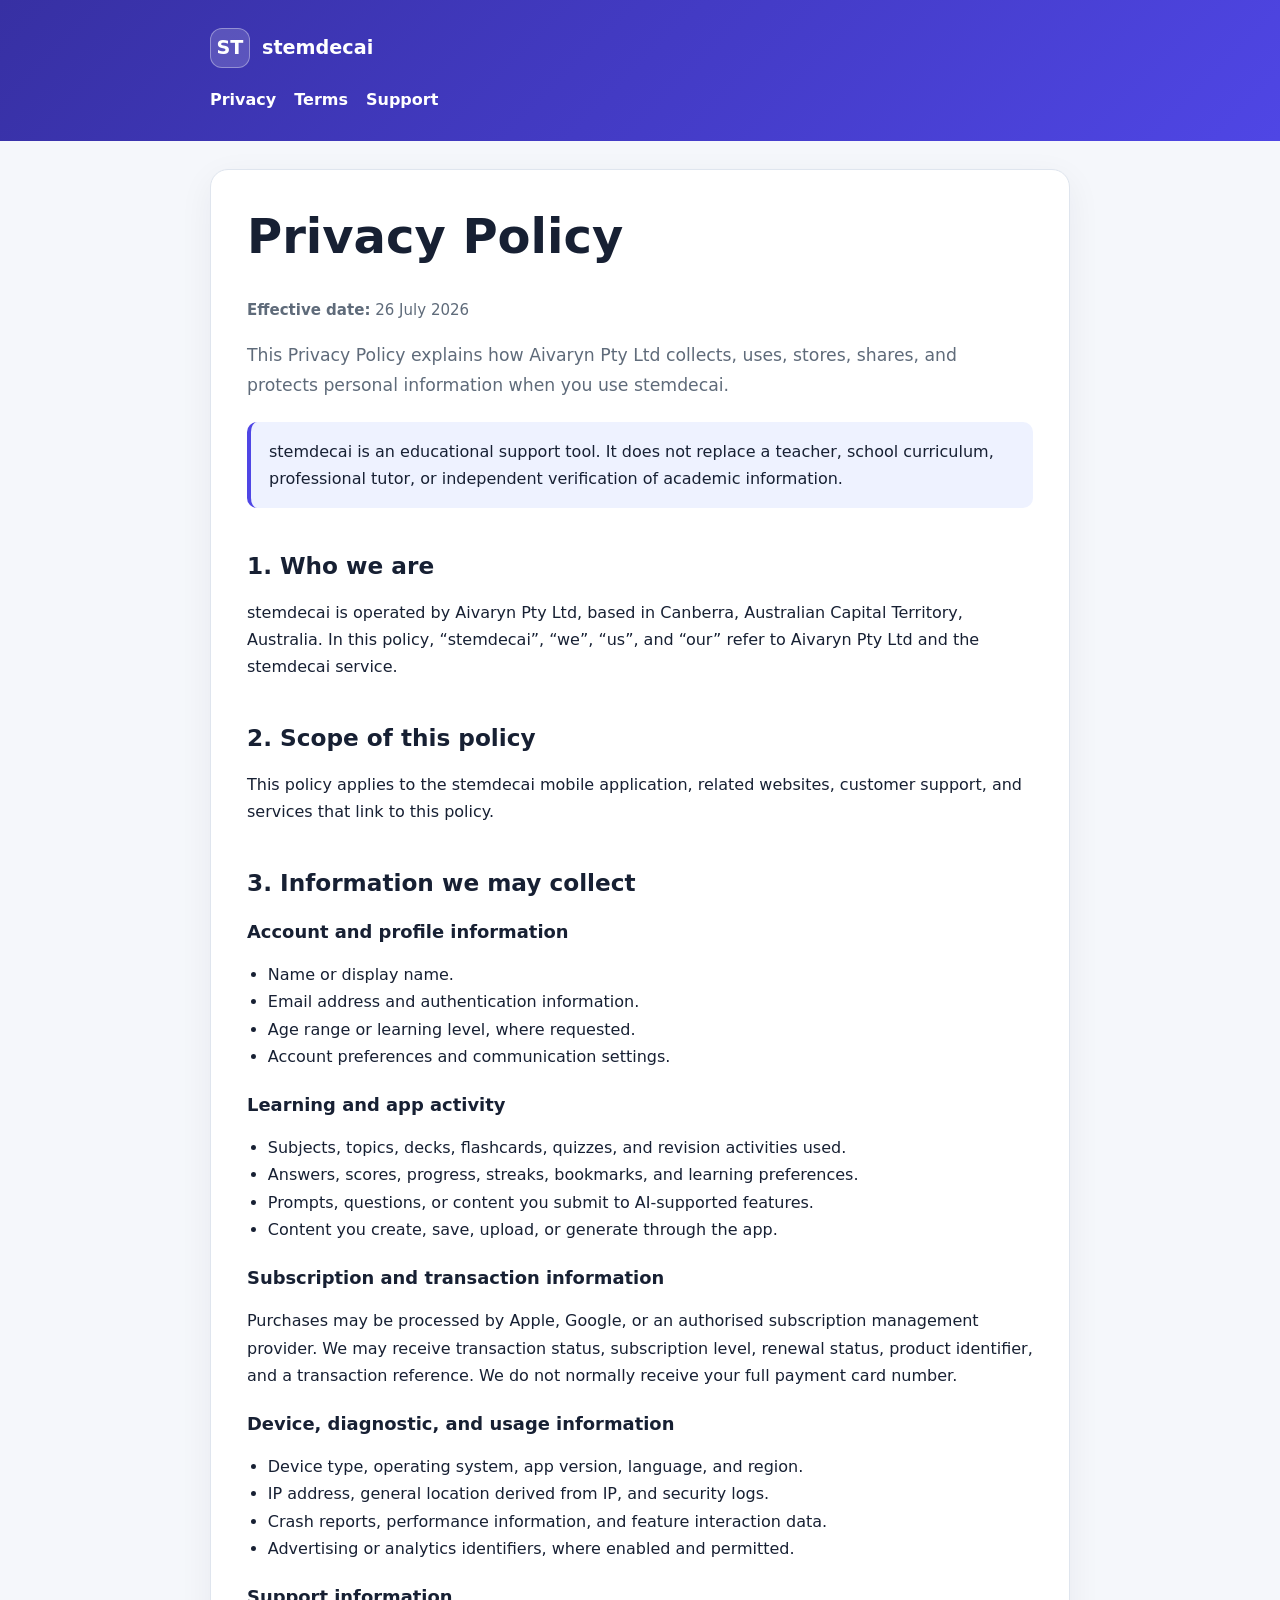
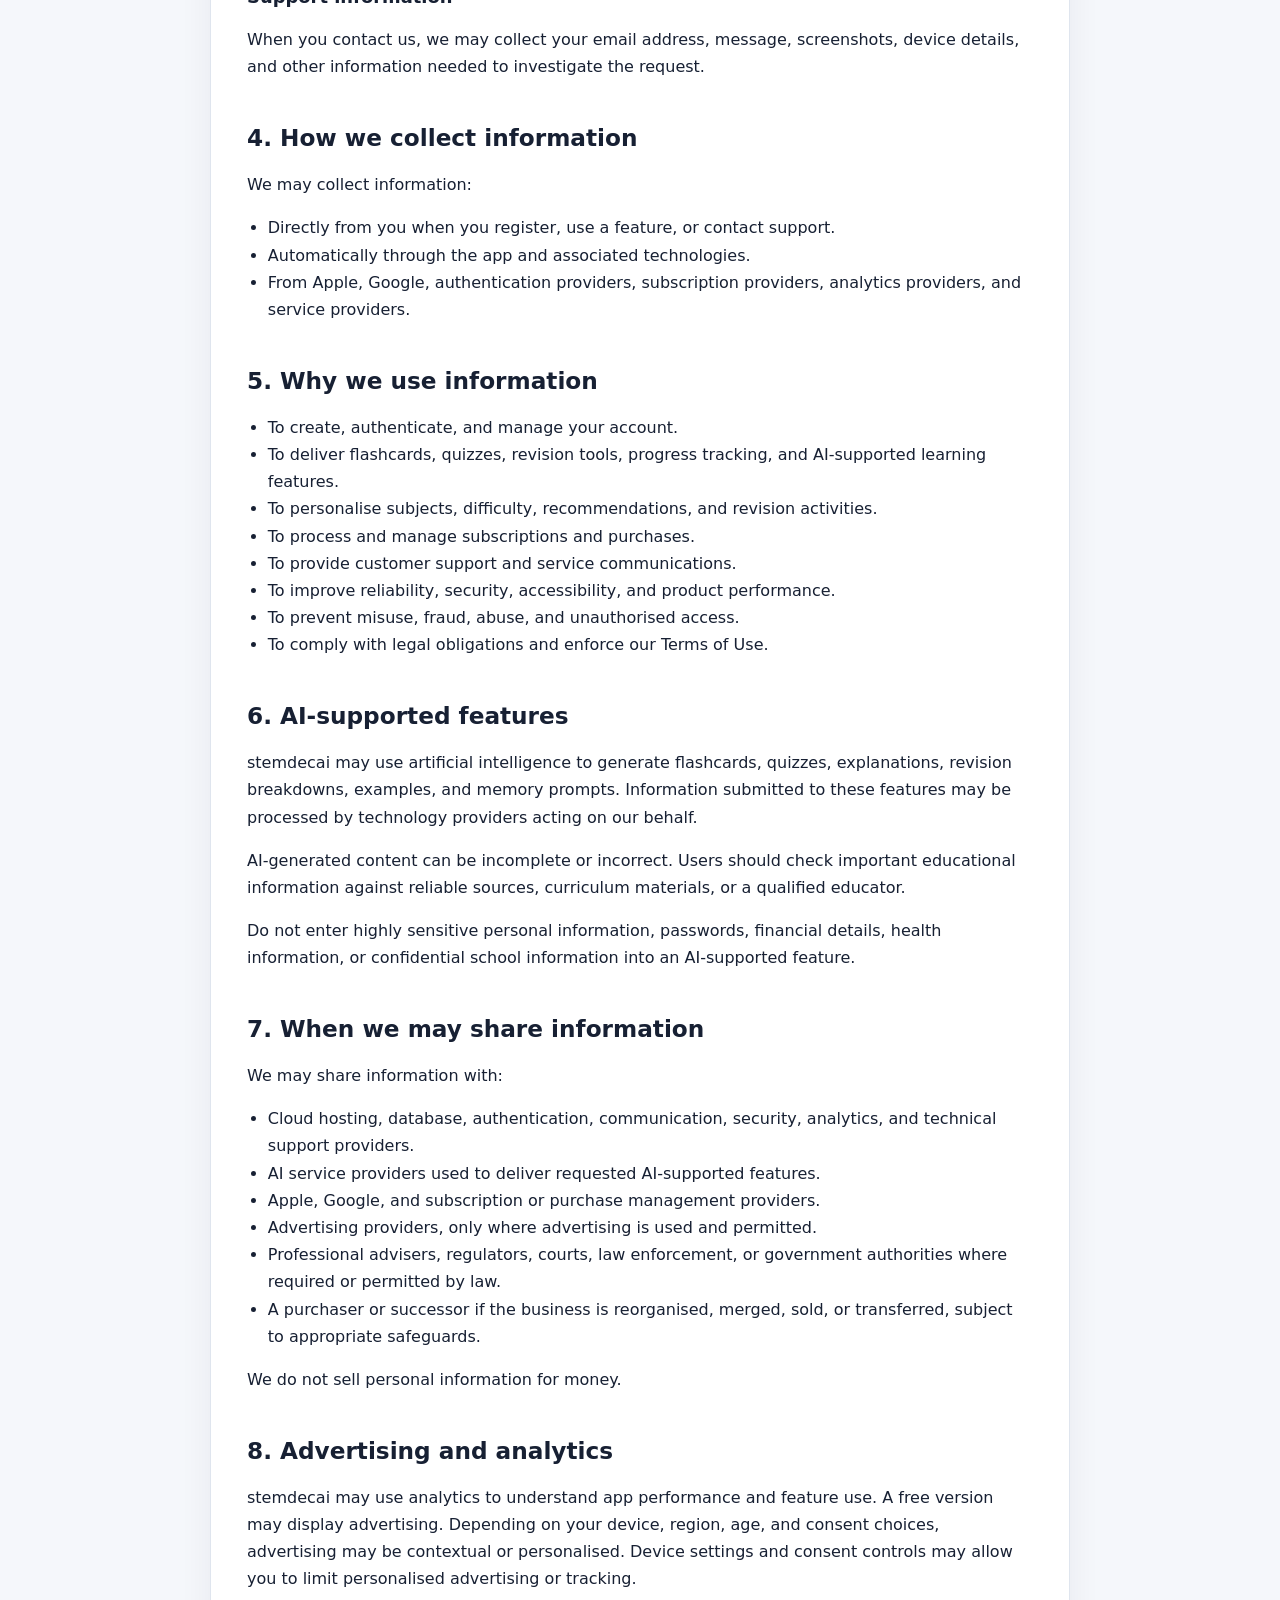
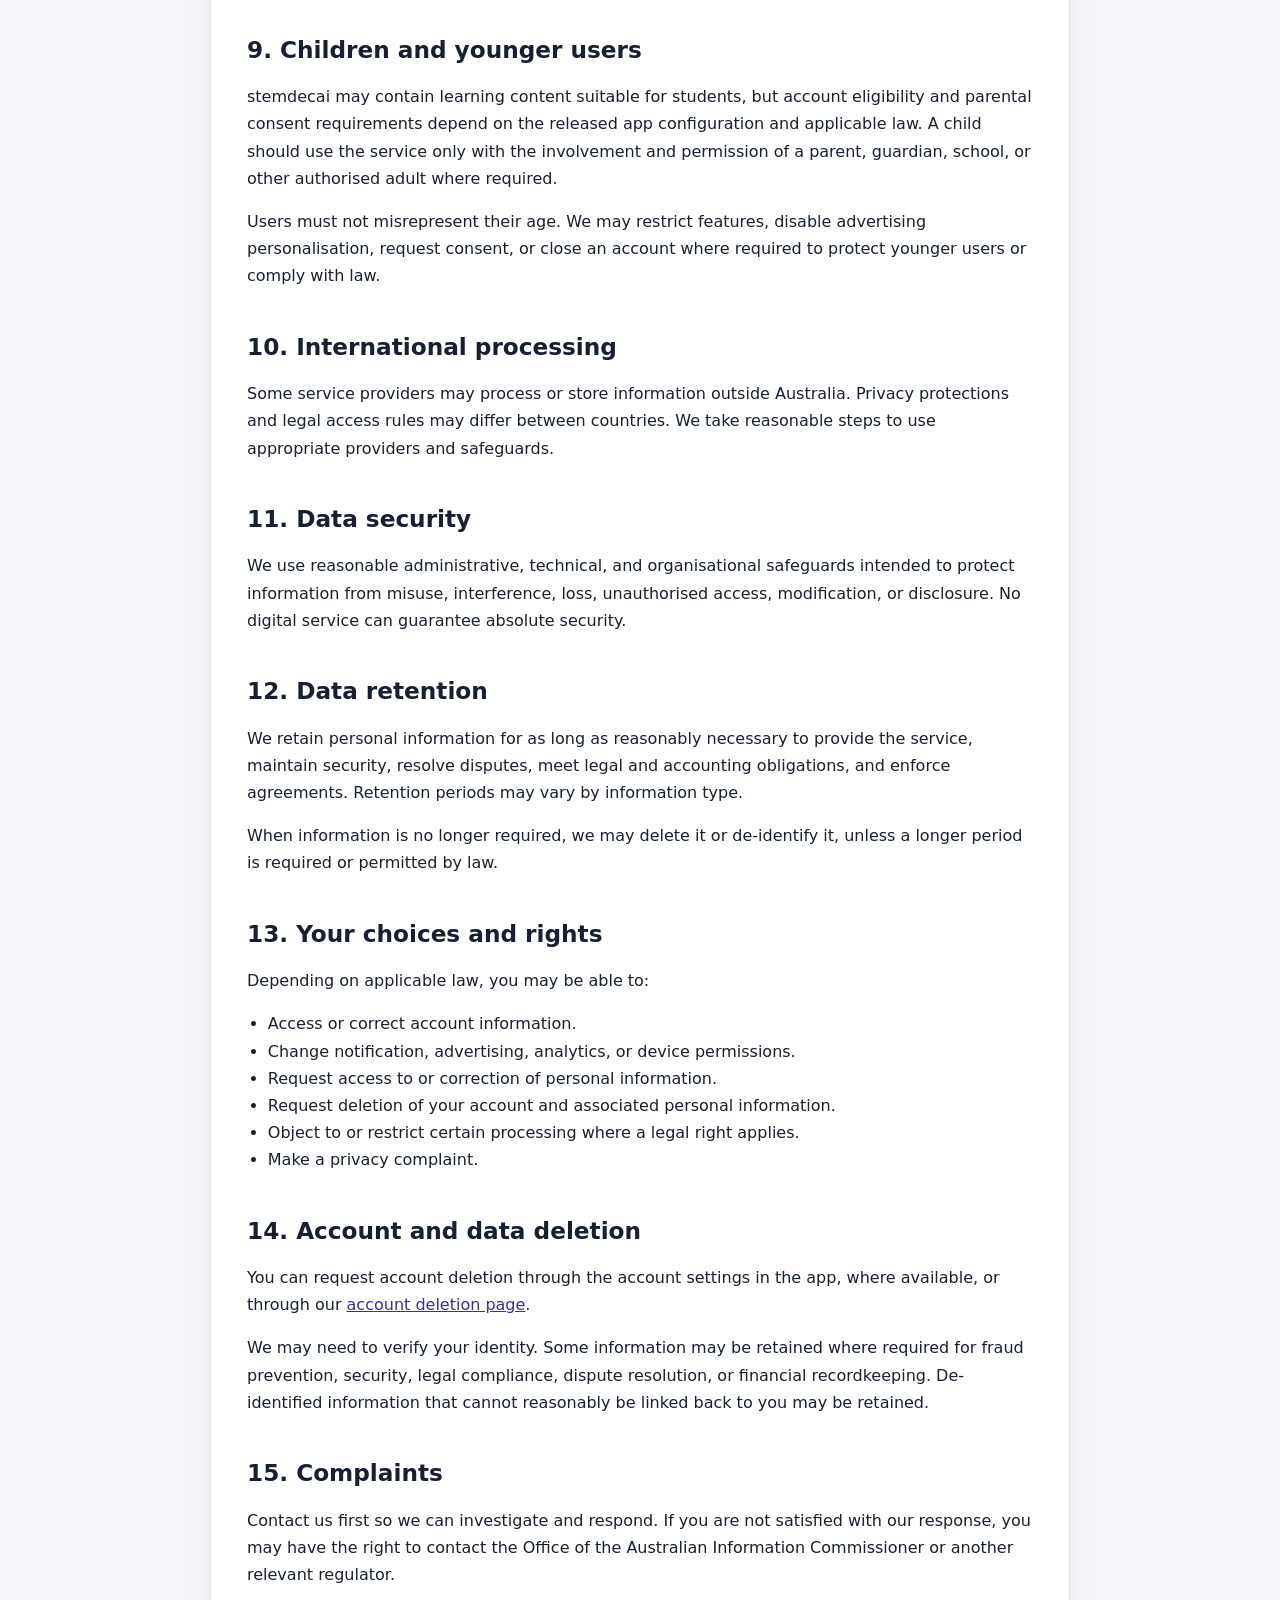
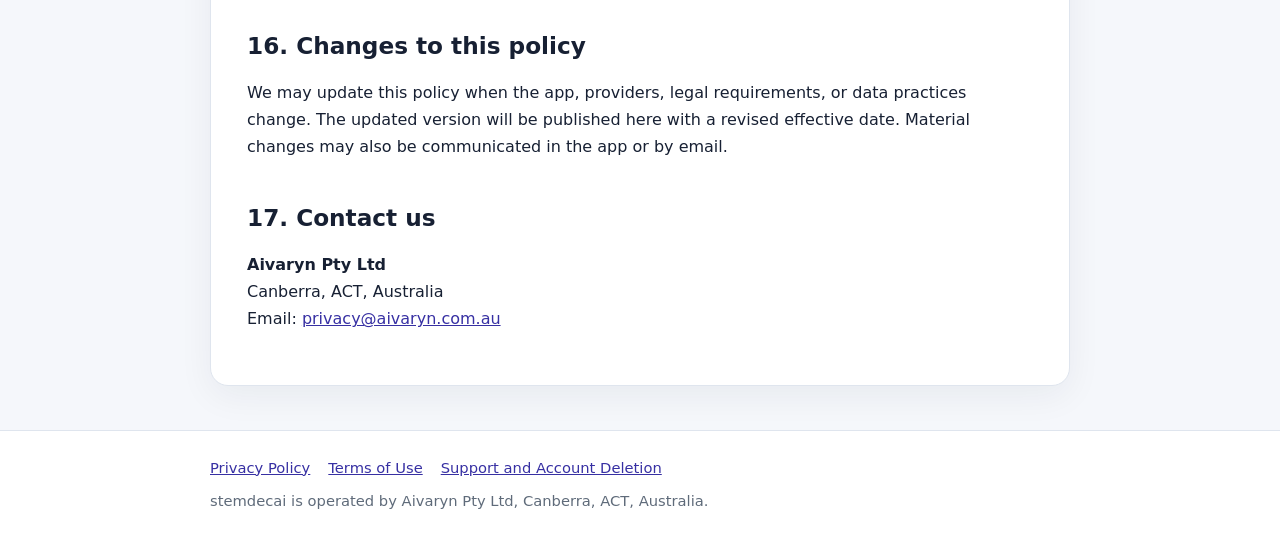
==== privacy.html @ 9b93790e "init commit" ====
<!doctype html>
<html lang="en">
<head>
  <meta charset="utf-8">
  <meta name="viewport" content="width=device-width, initial-scale=1">
  <meta name="description" content="Privacy Policy for the stemdecai mobile application.">
  <title>Privacy Policy | stemdecai</title>
  <link rel="stylesheet" href="styles.css">
</head>
<body>

<header class="site-header">
  <div class="header-inner">
    <a class="brand" href="index.html">
      <span class="brand-mark" aria-hidden="true">ST</span>
      <span>stemdecai</span>
    </a>
    <nav aria-label="Legal and support navigation">
      <a href="privacy.html">Privacy</a>
      <a href="terms.html">Terms</a>
      <a href="support.html">Support</a>
    </nav>
  </div>
</header>

<main class="container">
  <h1>Privacy Policy</h1>
  <p class="meta"><strong>Effective date:</strong> 26 July 2026</p>
  <p class="lead">
    This Privacy Policy explains how Aivaryn Pty Ltd collects, uses, stores,
    shares, and protects personal information when you use stemdecai.
  </p>

  <div class="notice">
    stemdecai is an educational support tool. It does not replace a teacher,
    school curriculum, professional tutor, or independent verification of
    academic information.
  </div>

  <h2>1. Who we are</h2>
  <p>
    stemdecai is operated by Aivaryn Pty Ltd, based in Canberra, Australian
    Capital Territory, Australia. In this policy, “stemdecai”, “we”, “us”,
    and “our” refer to Aivaryn Pty Ltd and the stemdecai service.
  </p>

  <h2>2. Scope of this policy</h2>
  <p>
    This policy applies to the stemdecai mobile application, related websites,
    customer support, and services that link to this policy.
  </p>

  <h2>3. Information we may collect</h2>

  <h3>Account and profile information</h3>
  <ul>
    <li>Name or display name.</li>
    <li>Email address and authentication information.</li>
    <li>Age range or learning level, where requested.</li>
    <li>Account preferences and communication settings.</li>
  </ul>

  <h3>Learning and app activity</h3>
  <ul>
    <li>Subjects, topics, decks, flashcards, quizzes, and revision activities used.</li>
    <li>Answers, scores, progress, streaks, bookmarks, and learning preferences.</li>
    <li>Prompts, questions, or content you submit to AI-supported features.</li>
    <li>Content you create, save, upload, or generate through the app.</li>
  </ul>

  <h3>Subscription and transaction information</h3>
  <p>
    Purchases may be processed by Apple, Google, or an authorised subscription
    management provider. We may receive transaction status, subscription level,
    renewal status, product identifier, and a transaction reference. We do not
    normally receive your full payment card number.
  </p>

  <h3>Device, diagnostic, and usage information</h3>
  <ul>
    <li>Device type, operating system, app version, language, and region.</li>
    <li>IP address, general location derived from IP, and security logs.</li>
    <li>Crash reports, performance information, and feature interaction data.</li>
    <li>Advertising or analytics identifiers, where enabled and permitted.</li>
  </ul>

  <h3>Support information</h3>
  <p>
    When you contact us, we may collect your email address, message, screenshots,
    device details, and other information needed to investigate the request.
  </p>

  <h2>4. How we collect information</h2>
  <p>We may collect information:</p>
  <ul>
    <li>Directly from you when you register, use a feature, or contact support.</li>
    <li>Automatically through the app and associated technologies.</li>
    <li>From Apple, Google, authentication providers, subscription providers, analytics providers, and service providers.</li>
  </ul>

  <h2>5. Why we use information</h2>
  <ul>
    <li>To create, authenticate, and manage your account.</li>
    <li>To deliver flashcards, quizzes, revision tools, progress tracking, and AI-supported learning features.</li>
    <li>To personalise subjects, difficulty, recommendations, and revision activities.</li>
    <li>To process and manage subscriptions and purchases.</li>
    <li>To provide customer support and service communications.</li>
    <li>To improve reliability, security, accessibility, and product performance.</li>
    <li>To prevent misuse, fraud, abuse, and unauthorised access.</li>
    <li>To comply with legal obligations and enforce our Terms of Use.</li>
  </ul>

  <h2>6. AI-supported features</h2>
  <p>
    stemdecai may use artificial intelligence to generate flashcards, quizzes,
    explanations, revision breakdowns, examples, and memory prompts. Information
    submitted to these features may be processed by technology providers acting
    on our behalf.
  </p>
  <p>
    AI-generated content can be incomplete or incorrect. Users should check
    important educational information against reliable sources, curriculum
    materials, or a qualified educator.
  </p>
  <p>
    Do not enter highly sensitive personal information, passwords, financial
    details, health information, or confidential school information into an
    AI-supported feature.
  </p>

  <h2>7. When we may share information</h2>
  <p>We may share information with:</p>
  <ul>
    <li>Cloud hosting, database, authentication, communication, security, analytics, and technical support providers.</li>
    <li>AI service providers used to deliver requested AI-supported features.</li>
    <li>Apple, Google, and subscription or purchase management providers.</li>
    <li>Advertising providers, only where advertising is used and permitted.</li>
    <li>Professional advisers, regulators, courts, law enforcement, or government authorities where required or permitted by law.</li>
    <li>A purchaser or successor if the business is reorganised, merged, sold, or transferred, subject to appropriate safeguards.</li>
  </ul>
  <p>We do not sell personal information for money.</p>

  <h2>8. Advertising and analytics</h2>
  <p>
    stemdecai may use analytics to understand app performance and feature use.
    A free version may display advertising. Depending on your device, region,
    age, and consent choices, advertising may be contextual or personalised.
    Device settings and consent controls may allow you to limit personalised
    advertising or tracking.
  </p>

  <h2>9. Children and younger users</h2>
  <p>
    stemdecai may contain learning content suitable for students, but account
    eligibility and parental consent requirements depend on the released app
    configuration and applicable law. A child should use the service only with
    the involvement and permission of a parent, guardian, school, or other
    authorised adult where required.
  </p>
  <p>
    Users must not misrepresent their age. We may restrict features, disable
    advertising personalisation, request consent, or close an account where
    required to protect younger users or comply with law.
  </p>

  <h2>10. International processing</h2>
  <p>
    Some service providers may process or store information outside Australia.
    Privacy protections and legal access rules may differ between countries.
    We take reasonable steps to use appropriate providers and safeguards.
  </p>

  <h2>11. Data security</h2>
  <p>
    We use reasonable administrative, technical, and organisational safeguards
    intended to protect information from misuse, interference, loss,
    unauthorised access, modification, or disclosure. No digital service can
    guarantee absolute security.
  </p>

  <h2>12. Data retention</h2>
  <p>
    We retain personal information for as long as reasonably necessary to
    provide the service, maintain security, resolve disputes, meet legal and
    accounting obligations, and enforce agreements. Retention periods may vary
    by information type.
  </p>
  <p>
    When information is no longer required, we may delete it or de-identify it,
    unless a longer period is required or permitted by law.
  </p>

  <h2>13. Your choices and rights</h2>
  <p>Depending on applicable law, you may be able to:</p>
  <ul>
    <li>Access or correct account information.</li>
    <li>Change notification, advertising, analytics, or device permissions.</li>
    <li>Request access to or correction of personal information.</li>
    <li>Request deletion of your account and associated personal information.</li>
    <li>Object to or restrict certain processing where a legal right applies.</li>
    <li>Make a privacy complaint.</li>
  </ul>

  <h2>14. Account and data deletion</h2>
  <p>
    You can request account deletion through the account settings in the app,
    where available, or through our
    <a href="support.html#account-deletion">account deletion page</a>.
  </p>
  <p>
    We may need to verify your identity. Some information may be retained where
    required for fraud prevention, security, legal compliance, dispute
    resolution, or financial recordkeeping. De-identified information that
    cannot reasonably be linked back to you may be retained.
  </p>

  <h2>15. Complaints</h2>
  <p>
    Contact us first so we can investigate and respond. If you are not satisfied
    with our response, you may have the right to contact the Office of the
    Australian Information Commissioner or another relevant regulator.
  </p>

  <h2>16. Changes to this policy</h2>
  <p>
    We may update this policy when the app, providers, legal requirements, or
    data practices change. The updated version will be published here with a
    revised effective date. Material changes may also be communicated in the app
    or by email.
  </p>

  <h2>17. Contact us</h2>
  <p>
    <strong>Aivaryn Pty Ltd</strong><br>
    Canberra, ACT, Australia<br>
    Email: <a href="mailto:privacy@aivaryn.com.au">privacy@aivaryn.com.au</a>
  </p>
</main>

<footer class="site-footer">
  <div class="footer-inner">
    <div class="footer-links">
      <a href="privacy.html">Privacy Policy</a>
      <a href="terms.html">Terms of Use</a>
      <a href="support.html">Support and Account Deletion</a>
    </div>
    <div>stemdecai is operated by Aivaryn Pty Ltd, Canberra, ACT, Australia.</div>
  </div>
</footer>

</body>
</html>
---- styles.css ----
:root {
  --brand: #4f46e5;
  --brand-dark: #3730a3;
  --ink: #172033;
  --muted: #5f6b7a;
  --surface: #ffffff;
  --background: #f5f7fb;
  --border: #dfe5ee;
  --success: #0f766e;
  --max-width: 860px;
}

* { box-sizing: border-box; }

html { scroll-behavior: smooth; }

body {
  margin: 0;
  background: var(--background);
  color: var(--ink);
  font-family: Inter, ui-sans-serif, system-ui, -apple-system, BlinkMacSystemFont,
    "Segoe UI", sans-serif;
  font-size: 16px;
  line-height: 1.7;
}

a { color: var(--brand-dark); }
a:hover { text-decoration-thickness: 2px; }

.site-header {
  background: linear-gradient(135deg, var(--brand-dark), var(--brand));
  color: #fff;
}

.header-inner,
.container,
.footer-inner {
  width: min(calc(100% - 32px), var(--max-width));
  margin: 0 auto;
}

.header-inner { padding: 28px 0; }

.brand {
  display: inline-flex;
  align-items: center;
  gap: 12px;
  color: #fff;
  text-decoration: none;
  font-weight: 800;
  font-size: 1.2rem;
}

.brand-mark {
  display: grid;
  place-items: center;
  width: 40px;
  height: 40px;
  border-radius: 12px;
  background: rgba(255,255,255,.16);
  border: 1px solid rgba(255,255,255,.35);
}

nav {
  display: flex;
  flex-wrap: wrap;
  gap: 10px 18px;
  margin-top: 18px;
}

nav a {
  color: #fff;
  text-decoration: none;
  font-weight: 650;
}

.container {
  margin-top: 28px;
  margin-bottom: 44px;
  padding: 36px;
  background: var(--surface);
  border: 1px solid var(--border);
  border-radius: 18px;
  box-shadow: 0 10px 35px rgba(23, 32, 51, .06);
}

h1, h2, h3 {
  line-height: 1.25;
  color: var(--ink);
}

h1 { margin-top: 0; font-size: clamp(2rem, 5vw, 3rem); }
h2 {
  margin-top: 2.25rem;
  padding-top: .4rem;
  font-size: 1.45rem;
}
h3 { margin-top: 1.5rem; font-size: 1.12rem; }

.lead {
  color: var(--muted);
  font-size: 1.08rem;
}

.meta {
  color: var(--muted);
  font-size: .94rem;
}

.notice {
  margin: 22px 0;
  padding: 16px 18px;
  border-left: 4px solid var(--brand);
  background: #eef2ff;
  border-radius: 10px;
}

.success {
  border-left-color: var(--success);
  background: #ecfdf5;
}

.card-grid {
  display: grid;
  grid-template-columns: repeat(auto-fit, minmax(220px, 1fr));
  gap: 16px;
  margin-top: 24px;
}

.card {
  padding: 20px;
  border: 1px solid var(--border);
  border-radius: 14px;
  background: #fff;
}

.card h2, .card h3 { margin-top: 0; }

.button {
  display: inline-block;
  margin-top: 8px;
  padding: 11px 16px;
  border-radius: 10px;
  background: var(--brand);
  color: #fff;
  text-decoration: none;
  font-weight: 750;
}

ul, ol { padding-left: 1.3rem; }

code {
  padding: 2px 6px;
  border-radius: 6px;
  background: #eef1f6;
}

.site-footer {
  border-top: 1px solid var(--border);
  background: #fff;
  color: var(--muted);
}

.footer-inner {
  padding: 24px 0 34px;
  font-size: .92rem;
}

.footer-links {
  display: flex;
  flex-wrap: wrap;
  gap: 12px 18px;
  margin-bottom: 8px;
}

@media (max-width: 600px) {
  .container {
    width: min(calc(100% - 20px), var(--max-width));
    padding: 24px 20px;
    border-radius: 14px;
  }
  .header-inner,
  .footer-inner {
    width: min(calc(100% - 24px), var(--max-width));
  }
}
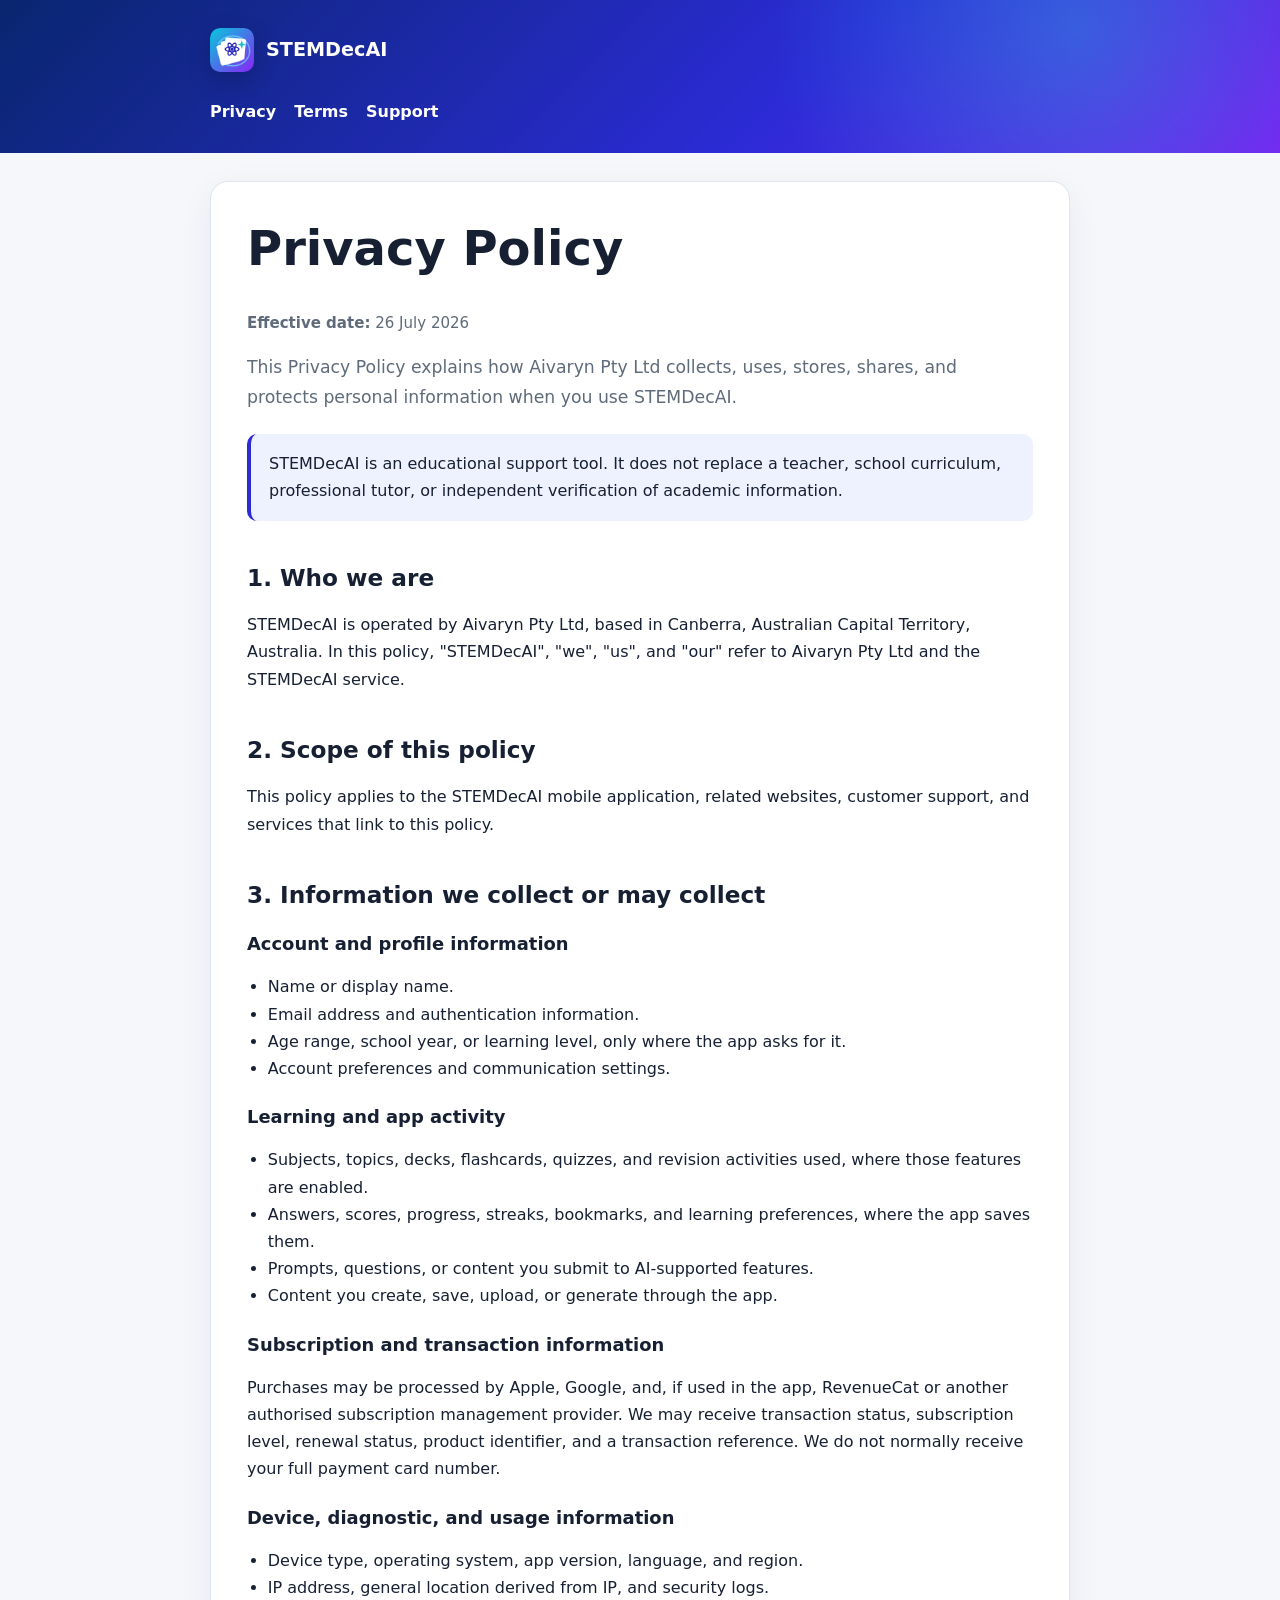
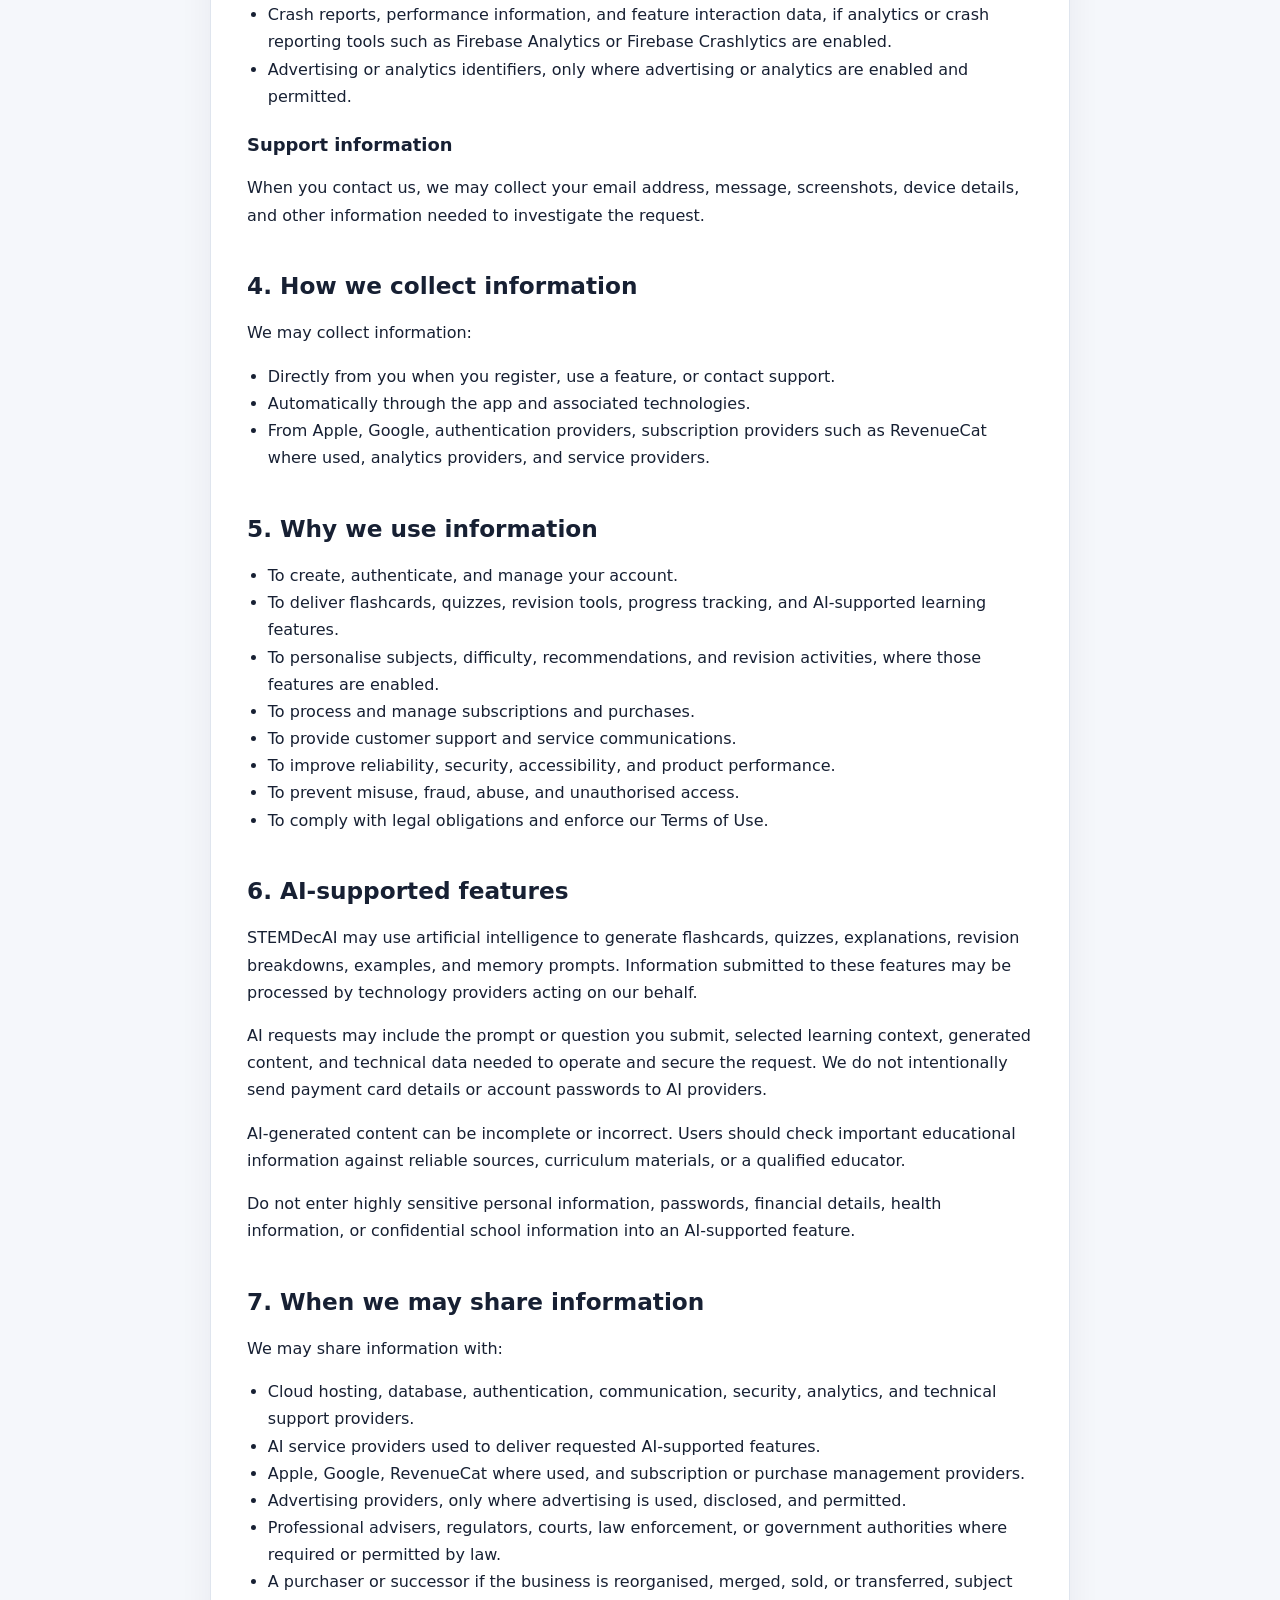
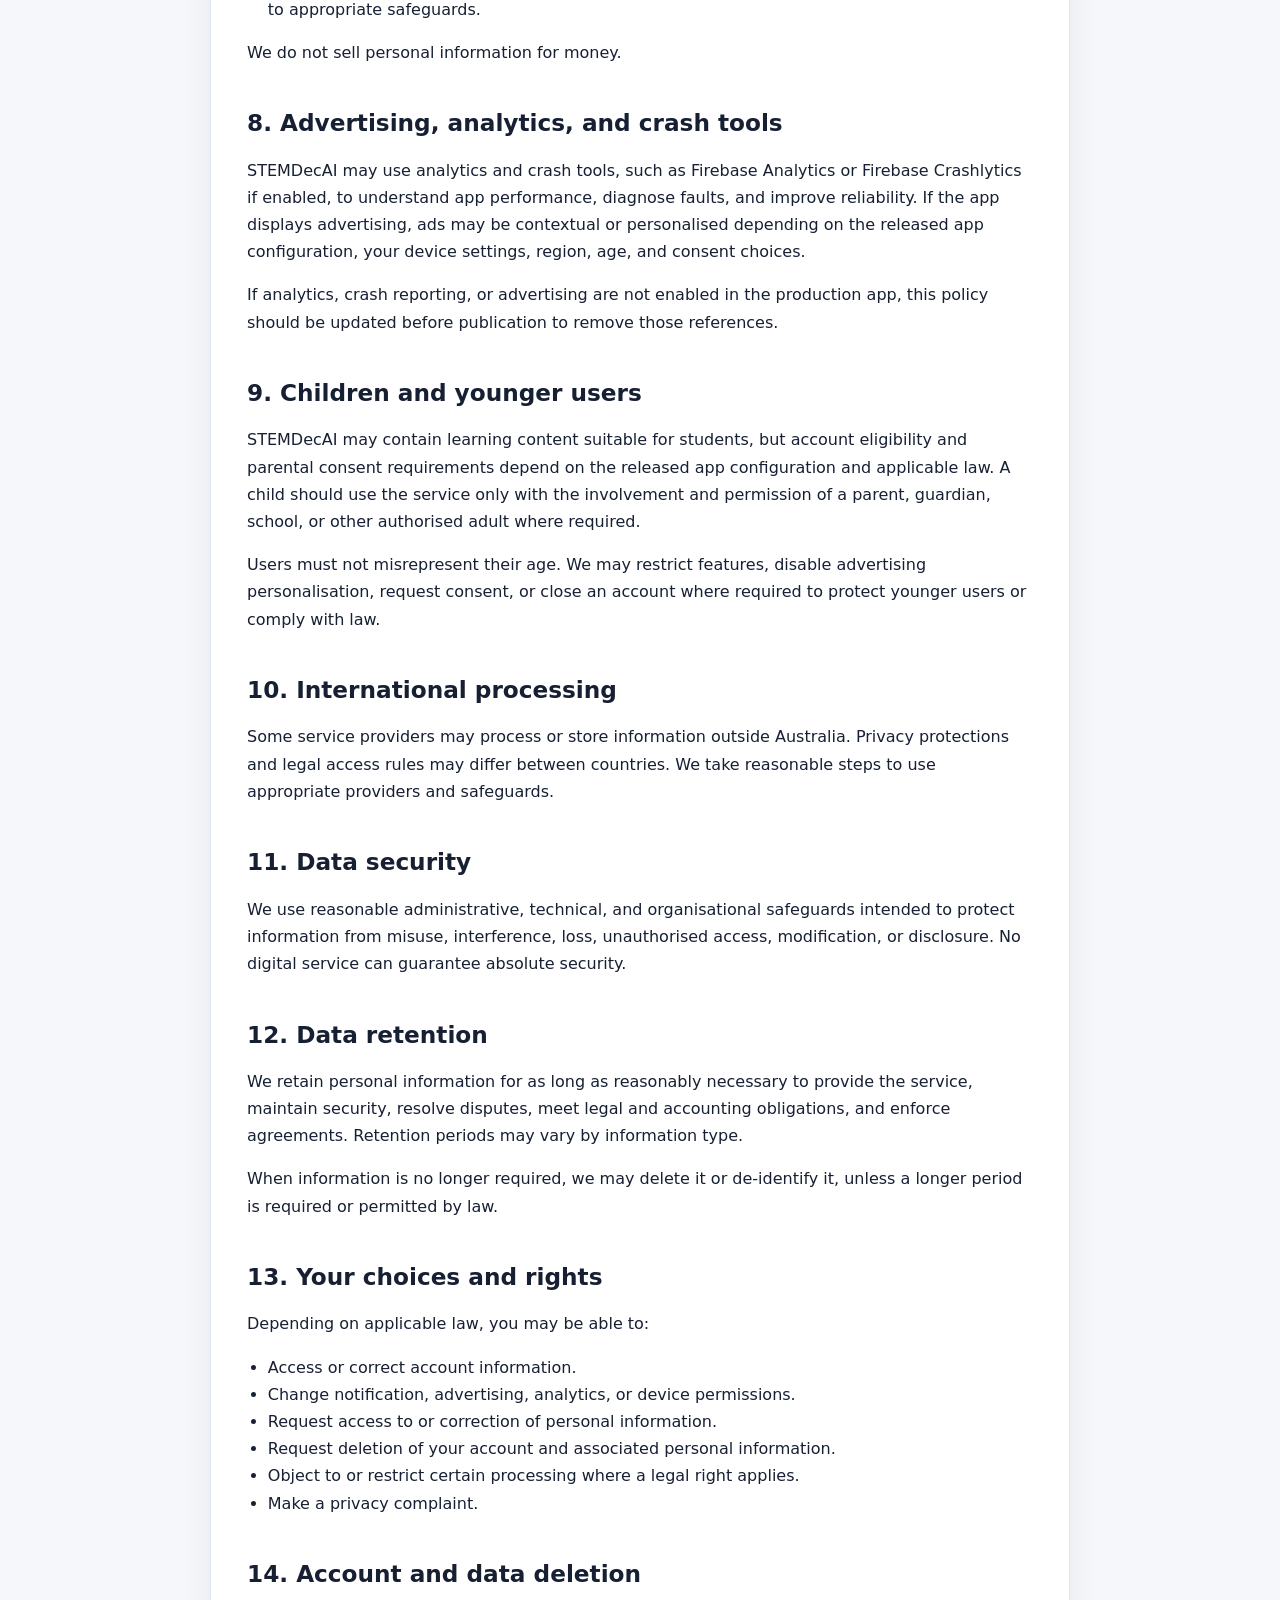
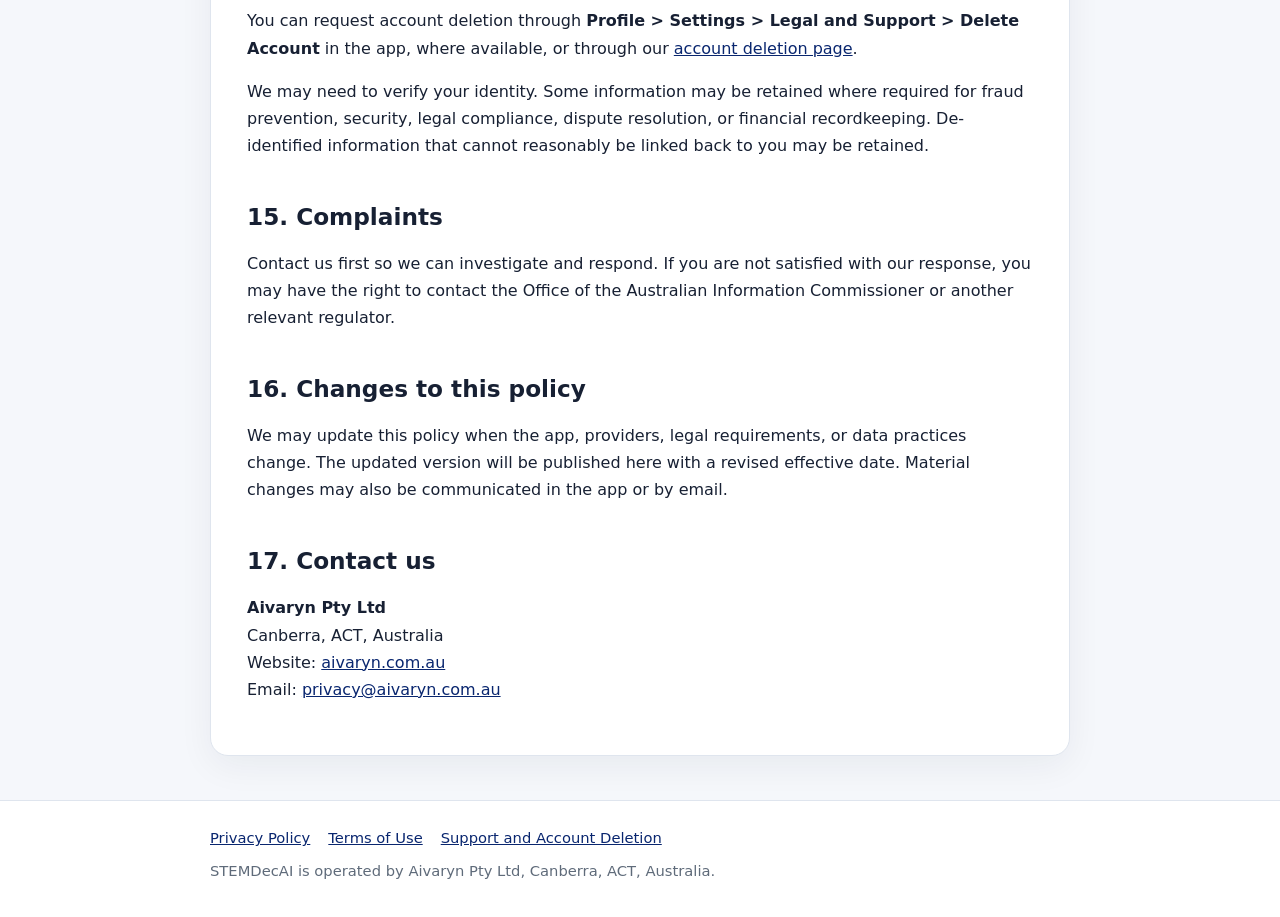
==== commit 710f80ad: "Add STEMDecAI logo and asset generation script - Introduced a new SVG logo for STEMDecAI with a grad" ====
--- a/privacy.html
+++ b/privacy.html
@@ -3,8 +3,9 @@
 <head>
   <meta charset="utf-8">
   <meta name="viewport" content="width=device-width, initial-scale=1">
-  <meta name="description" content="Privacy Policy for the stemdecai mobile application.">
-  <title>Privacy Policy | stemdecai</title>
+  <meta name="description" content="Privacy Policy for the STEMDecAI mobile application.">
+  <title>Privacy Policy | STEMDecAI</title>
+  <link rel="icon" type="image/png" href="assets/favicon.png">
   <link rel="stylesheet" href="styles.css">
 </head>
 <body>
@@ -12,8 +13,8 @@
 <header class="site-header">
   <div class="header-inner">
     <a class="brand" href="index.html">
-      <span class="brand-mark" aria-hidden="true">ST</span>
-      <span>stemdecai</span>
+      <img src="assets/stemdecai-logo.png" alt="STEMDecAI logo" class="brand-logo">
+      <span>STEMDecAI</span>
     </a>
     <nav aria-label="Legal and support navigation">
       <a href="privacy.html">Privacy</a>
@@ -28,60 +29,61 @@
   <p class="meta"><strong>Effective date:</strong> 26 July 2026</p>
   <p class="lead">
     This Privacy Policy explains how Aivaryn Pty Ltd collects, uses, stores,
-    shares, and protects personal information when you use stemdecai.
+    shares, and protects personal information when you use STEMDecAI.
   </p>
 
   <div class="notice">
-    stemdecai is an educational support tool. It does not replace a teacher,
+    STEMDecAI is an educational support tool. It does not replace a teacher,
     school curriculum, professional tutor, or independent verification of
     academic information.
   </div>
 
   <h2>1. Who we are</h2>
   <p>
-    stemdecai is operated by Aivaryn Pty Ltd, based in Canberra, Australian
-    Capital Territory, Australia. In this policy, “stemdecai”, “we”, “us”,
-    and “our” refer to Aivaryn Pty Ltd and the stemdecai service.
+    STEMDecAI is operated by Aivaryn Pty Ltd, based in Canberra, Australian
+    Capital Territory, Australia. In this policy, "STEMDecAI", "we", "us",
+    and "our" refer to Aivaryn Pty Ltd and the STEMDecAI service.
   </p>
 
   <h2>2. Scope of this policy</h2>
   <p>
-    This policy applies to the stemdecai mobile application, related websites,
+    This policy applies to the STEMDecAI mobile application, related websites,
     customer support, and services that link to this policy.
   </p>
 
-  <h2>3. Information we may collect</h2>
+  <h2>3. Information we collect or may collect</h2>
 
   <h3>Account and profile information</h3>
   <ul>
     <li>Name or display name.</li>
     <li>Email address and authentication information.</li>
-    <li>Age range or learning level, where requested.</li>
+    <li>Age range, school year, or learning level, only where the app asks for it.</li>
     <li>Account preferences and communication settings.</li>
   </ul>
 
   <h3>Learning and app activity</h3>
   <ul>
-    <li>Subjects, topics, decks, flashcards, quizzes, and revision activities used.</li>
-    <li>Answers, scores, progress, streaks, bookmarks, and learning preferences.</li>
+    <li>Subjects, topics, decks, flashcards, quizzes, and revision activities used, where those features are enabled.</li>
+    <li>Answers, scores, progress, streaks, bookmarks, and learning preferences, where the app saves them.</li>
     <li>Prompts, questions, or content you submit to AI-supported features.</li>
     <li>Content you create, save, upload, or generate through the app.</li>
   </ul>
 
   <h3>Subscription and transaction information</h3>
   <p>
-    Purchases may be processed by Apple, Google, or an authorised subscription
-    management provider. We may receive transaction status, subscription level,
-    renewal status, product identifier, and a transaction reference. We do not
-    normally receive your full payment card number.
+    Purchases may be processed by Apple, Google, and, if used in the app,
+    RevenueCat or another authorised subscription management provider. We may
+    receive transaction status, subscription level, renewal status, product
+    identifier, and a transaction reference. We do not normally receive your
+    full payment card number.
   </p>
 
   <h3>Device, diagnostic, and usage information</h3>
   <ul>
     <li>Device type, operating system, app version, language, and region.</li>
     <li>IP address, general location derived from IP, and security logs.</li>
-    <li>Crash reports, performance information, and feature interaction data.</li>
-    <li>Advertising or analytics identifiers, where enabled and permitted.</li>
+    <li>Crash reports, performance information, and feature interaction data, if analytics or crash reporting tools such as Firebase Analytics or Firebase Crashlytics are enabled.</li>
+    <li>Advertising or analytics identifiers, only where advertising or analytics are enabled and permitted.</li>
   </ul>
 
   <h3>Support information</h3>
@@ -95,14 +97,14 @@
   <ul>
     <li>Directly from you when you register, use a feature, or contact support.</li>
     <li>Automatically through the app and associated technologies.</li>
-    <li>From Apple, Google, authentication providers, subscription providers, analytics providers, and service providers.</li>
+    <li>From Apple, Google, authentication providers, subscription providers such as RevenueCat where used, analytics providers, and service providers.</li>
   </ul>
 
   <h2>5. Why we use information</h2>
   <ul>
     <li>To create, authenticate, and manage your account.</li>
     <li>To deliver flashcards, quizzes, revision tools, progress tracking, and AI-supported learning features.</li>
-    <li>To personalise subjects, difficulty, recommendations, and revision activities.</li>
+    <li>To personalise subjects, difficulty, recommendations, and revision activities, where those features are enabled.</li>
     <li>To process and manage subscriptions and purchases.</li>
     <li>To provide customer support and service communications.</li>
     <li>To improve reliability, security, accessibility, and product performance.</li>
@@ -112,12 +114,18 @@
 
   <h2>6. AI-supported features</h2>
   <p>
-    stemdecai may use artificial intelligence to generate flashcards, quizzes,
+    STEMDecAI may use artificial intelligence to generate flashcards, quizzes,
     explanations, revision breakdowns, examples, and memory prompts. Information
     submitted to these features may be processed by technology providers acting
     on our behalf.
   </p>
   <p>
+    AI requests may include the prompt or question you submit, selected learning
+    context, generated content, and technical data needed to operate and secure
+    the request. We do not intentionally send payment card details or account
+    passwords to AI providers.
+  </p>
+  <p>
     AI-generated content can be incomplete or incorrect. Users should check
     important educational information against reliable sources, curriculum
     materials, or a qualified educator.
@@ -133,25 +141,30 @@
   <ul>
     <li>Cloud hosting, database, authentication, communication, security, analytics, and technical support providers.</li>
     <li>AI service providers used to deliver requested AI-supported features.</li>
-    <li>Apple, Google, and subscription or purchase management providers.</li>
-    <li>Advertising providers, only where advertising is used and permitted.</li>
+    <li>Apple, Google, RevenueCat where used, and subscription or purchase management providers.</li>
+    <li>Advertising providers, only where advertising is used, disclosed, and permitted.</li>
     <li>Professional advisers, regulators, courts, law enforcement, or government authorities where required or permitted by law.</li>
     <li>A purchaser or successor if the business is reorganised, merged, sold, or transferred, subject to appropriate safeguards.</li>
   </ul>
   <p>We do not sell personal information for money.</p>
 
-  <h2>8. Advertising and analytics</h2>
-  <p>
-    stemdecai may use analytics to understand app performance and feature use.
-    A free version may display advertising. Depending on your device, region,
-    age, and consent choices, advertising may be contextual or personalised.
-    Device settings and consent controls may allow you to limit personalised
-    advertising or tracking.
+  <h2>8. Advertising, analytics, and crash tools</h2>
+  <p>
+    STEMDecAI may use analytics and crash tools, such as Firebase Analytics or
+    Firebase Crashlytics if enabled, to understand app performance, diagnose
+    faults, and improve reliability. If the app displays advertising, ads may
+    be contextual or personalised depending on the released app configuration,
+    your device settings, region, age, and consent choices.
+  </p>
+  <p>
+    If analytics, crash reporting, or advertising are not enabled in the
+    production app, this policy should be updated before publication to remove
+    those references.
   </p>
 
   <h2>9. Children and younger users</h2>
   <p>
-    stemdecai may contain learning content suitable for students, but account
+    STEMDecAI may contain learning content suitable for students, but account
     eligibility and parental consent requirements depend on the released app
     configuration and applicable law. A child should use the service only with
     the involvement and permission of a parent, guardian, school, or other
@@ -203,8 +216,9 @@
 
   <h2>14. Account and data deletion</h2>
   <p>
-    You can request account deletion through the account settings in the app,
-    where available, or through our
+    You can request account deletion through
+    <strong>Profile &gt; Settings &gt; Legal and Support &gt; Delete Account</strong>
+    in the app, where available, or through our
     <a href="support.html#account-deletion">account deletion page</a>.
   </p>
   <p>
@@ -233,6 +247,7 @@
   <p>
     <strong>Aivaryn Pty Ltd</strong><br>
     Canberra, ACT, Australia<br>
+    Website: <a href="https://aivaryn.com.au">aivaryn.com.au</a><br>
     Email: <a href="mailto:privacy@aivaryn.com.au">privacy@aivaryn.com.au</a>
   </p>
 </main>
@@ -244,7 +259,7 @@
       <a href="terms.html">Terms of Use</a>
       <a href="support.html">Support and Account Deletion</a>
     </div>
-    <div>stemdecai is operated by Aivaryn Pty Ltd, Canberra, ACT, Australia.</div>
+    <div>STEMDecAI is operated by Aivaryn Pty Ltd, Canberra, ACT, Australia.</div>
   </div>
 </footer>
 
--- a/styles.css
+++ b/styles.css
@@ -1,6 +1,7 @@
 :root {
-  --brand: #4f46e5;
-  --brand-dark: #3730a3;
+  --brand: #2c2bd6;
+  --brand-dark: #09266f;
+  --accent: #16c8d8;
   --ink: #172033;
   --muted: #5f6b7a;
   --surface: #ffffff;
@@ -28,7 +29,9 @@
 a:hover { text-decoration-thickness: 2px; }
 
 .site-header {
-  background: linear-gradient(135deg, var(--brand-dark), var(--brand));
+  background:
+    radial-gradient(circle at 84% 18%, rgba(22, 200, 216, .34), transparent 28%),
+    linear-gradient(135deg, var(--brand-dark), var(--brand) 62%, #7a1ff2);
   color: #fff;
 }
 
@@ -51,14 +54,12 @@
   font-size: 1.2rem;
 }
 
-.brand-mark {
-  display: grid;
-  place-items: center;
-  width: 40px;
-  height: 40px;
-  border-radius: 12px;
-  background: rgba(255,255,255,.16);
-  border: 1px solid rgba(255,255,255,.35);
+.brand-logo {
+  width: 44px;
+  height: 44px;
+  object-fit: contain;
+  border-radius: 10px;
+  box-shadow: 0 8px 24px rgba(0, 0, 0, .18);
 }
 
 nav {
@@ -147,6 +148,10 @@
   font-weight: 750;
 }
 
+.button:hover {
+  background: var(--brand-dark);
+}
+
 ul, ol { padding-left: 1.3rem; }
 
 code {
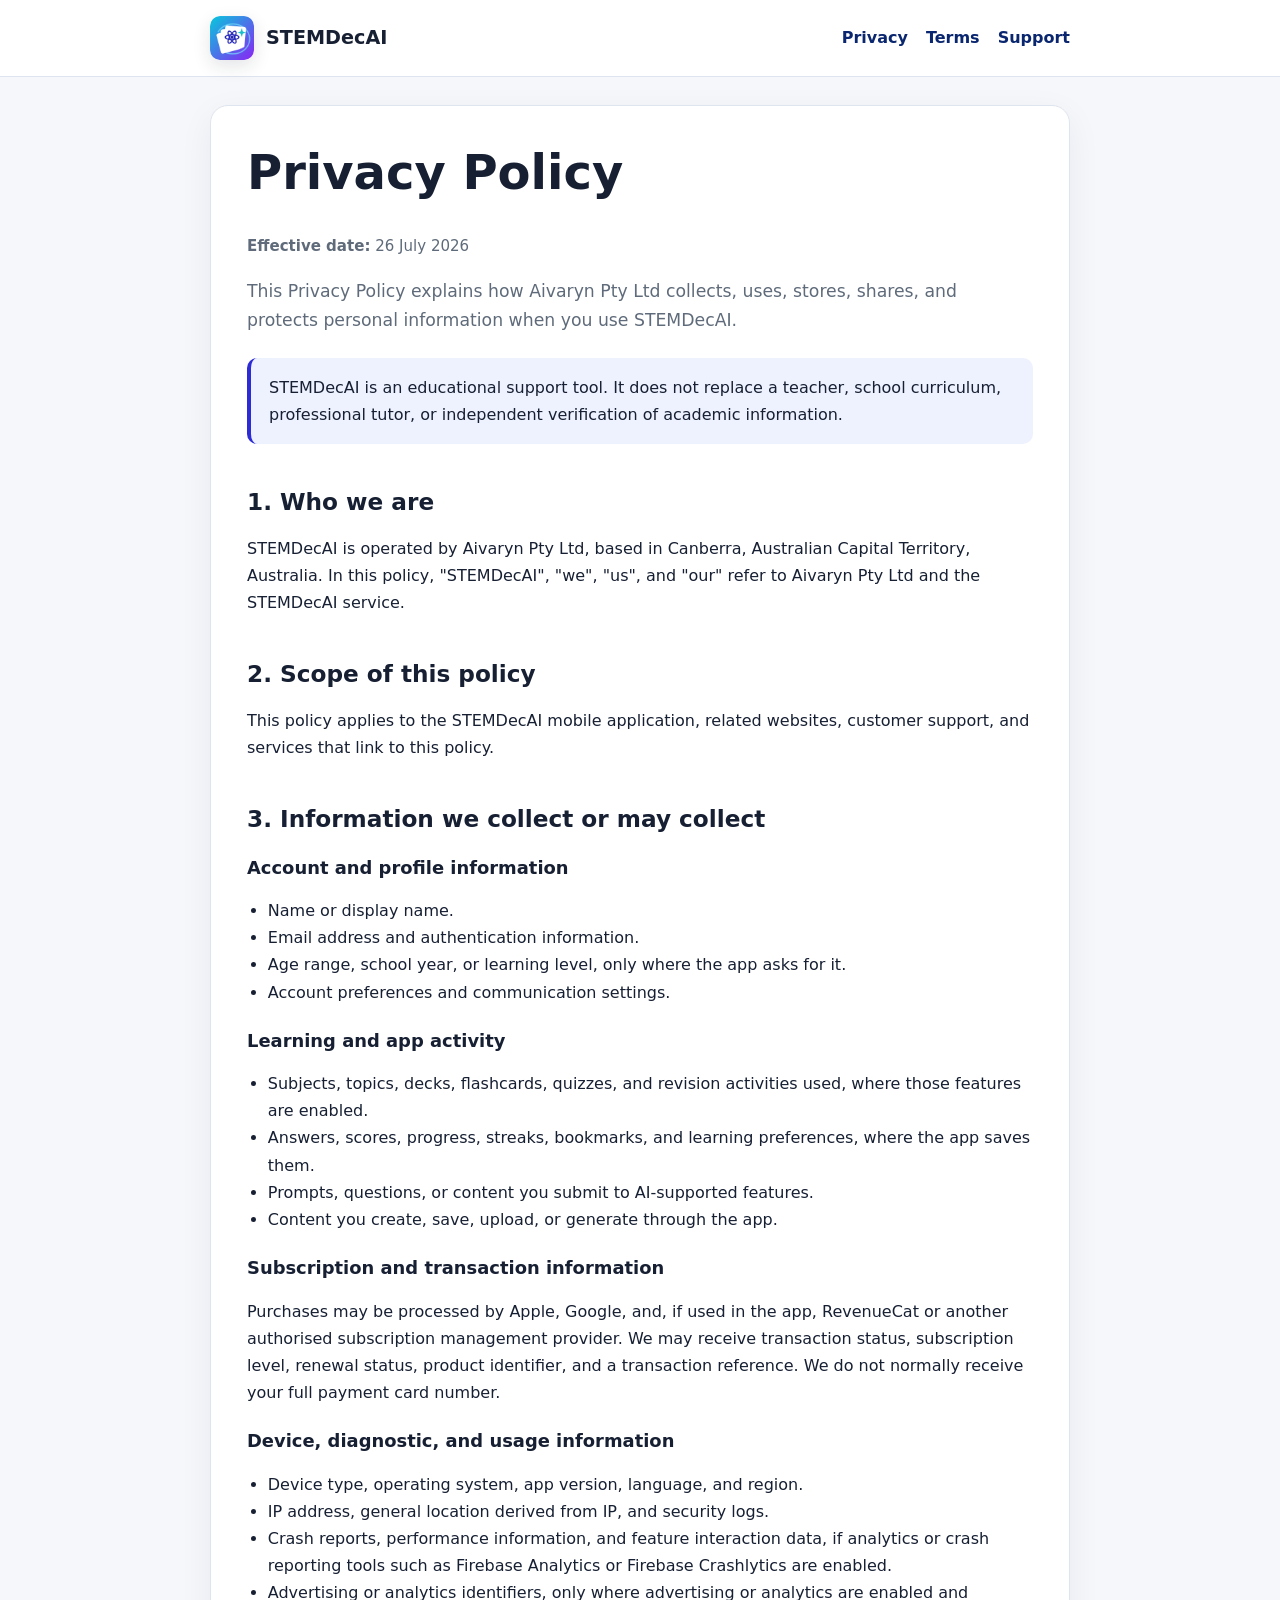
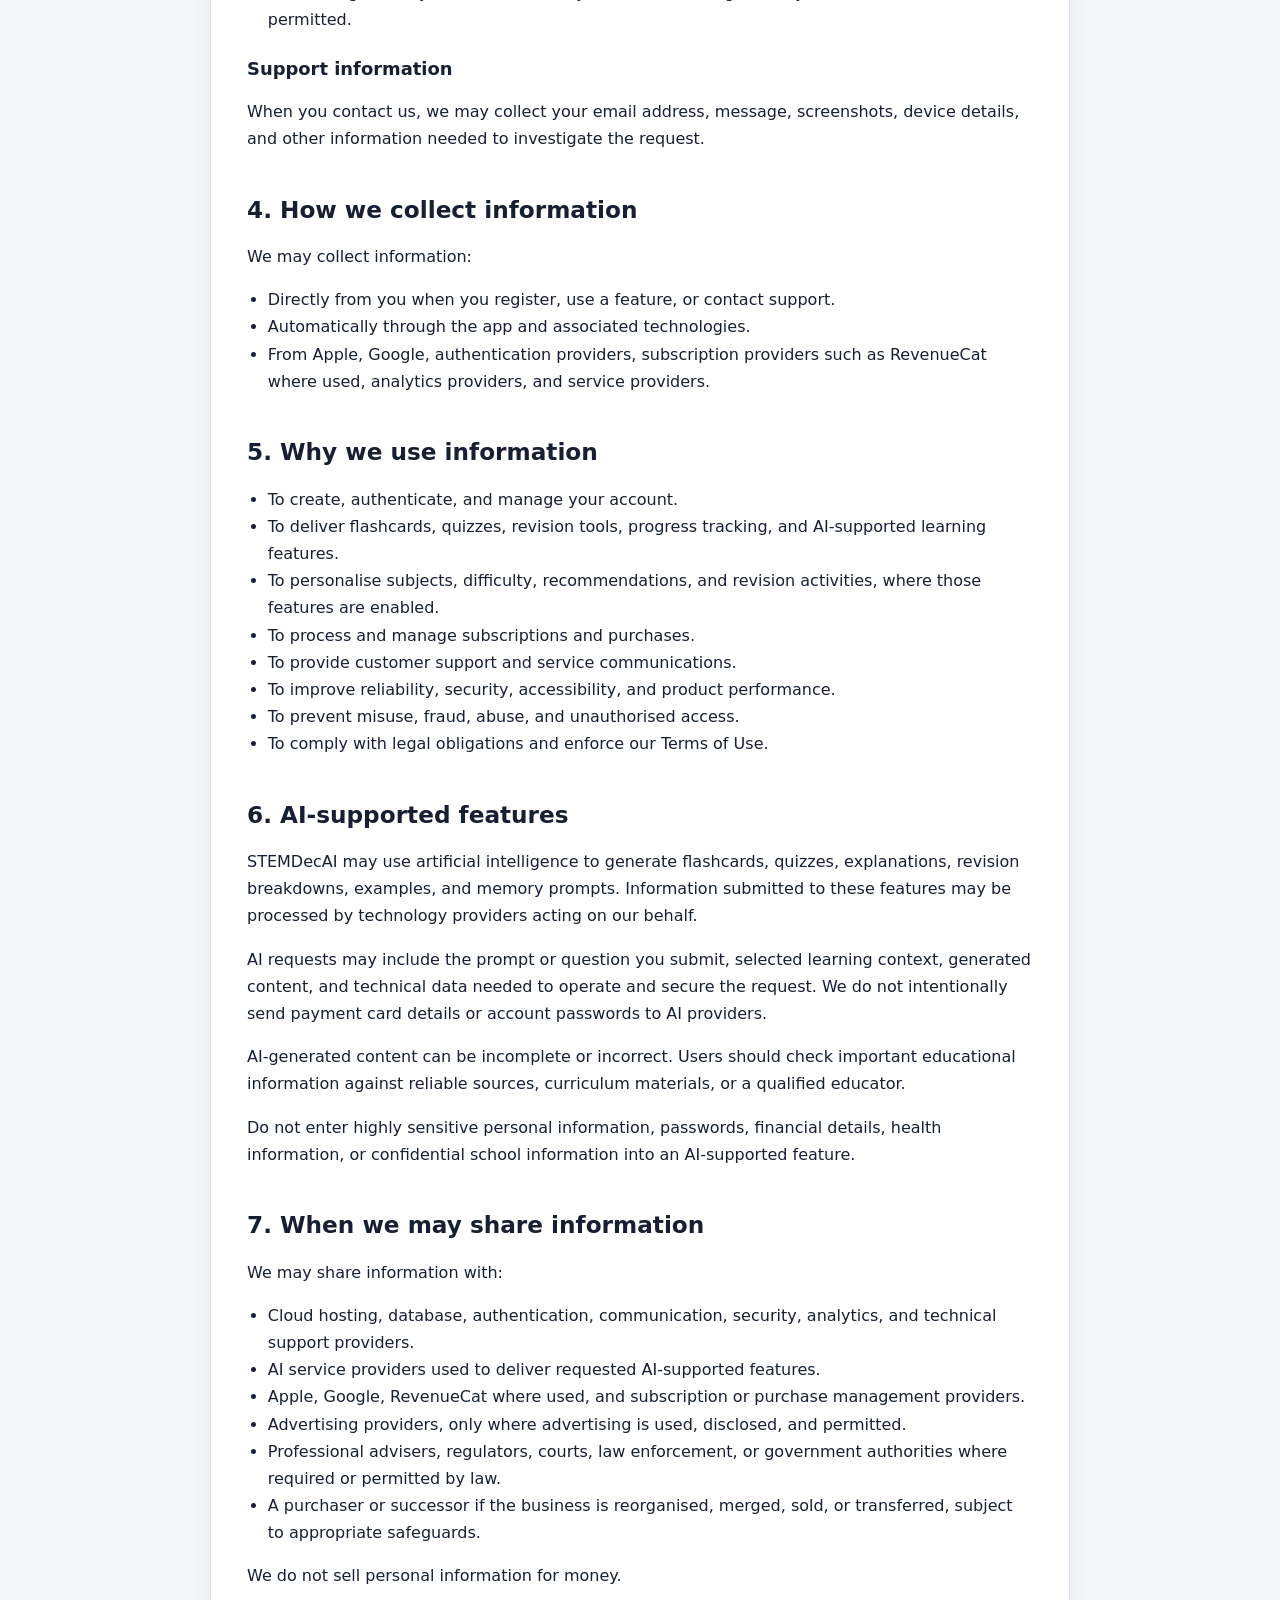
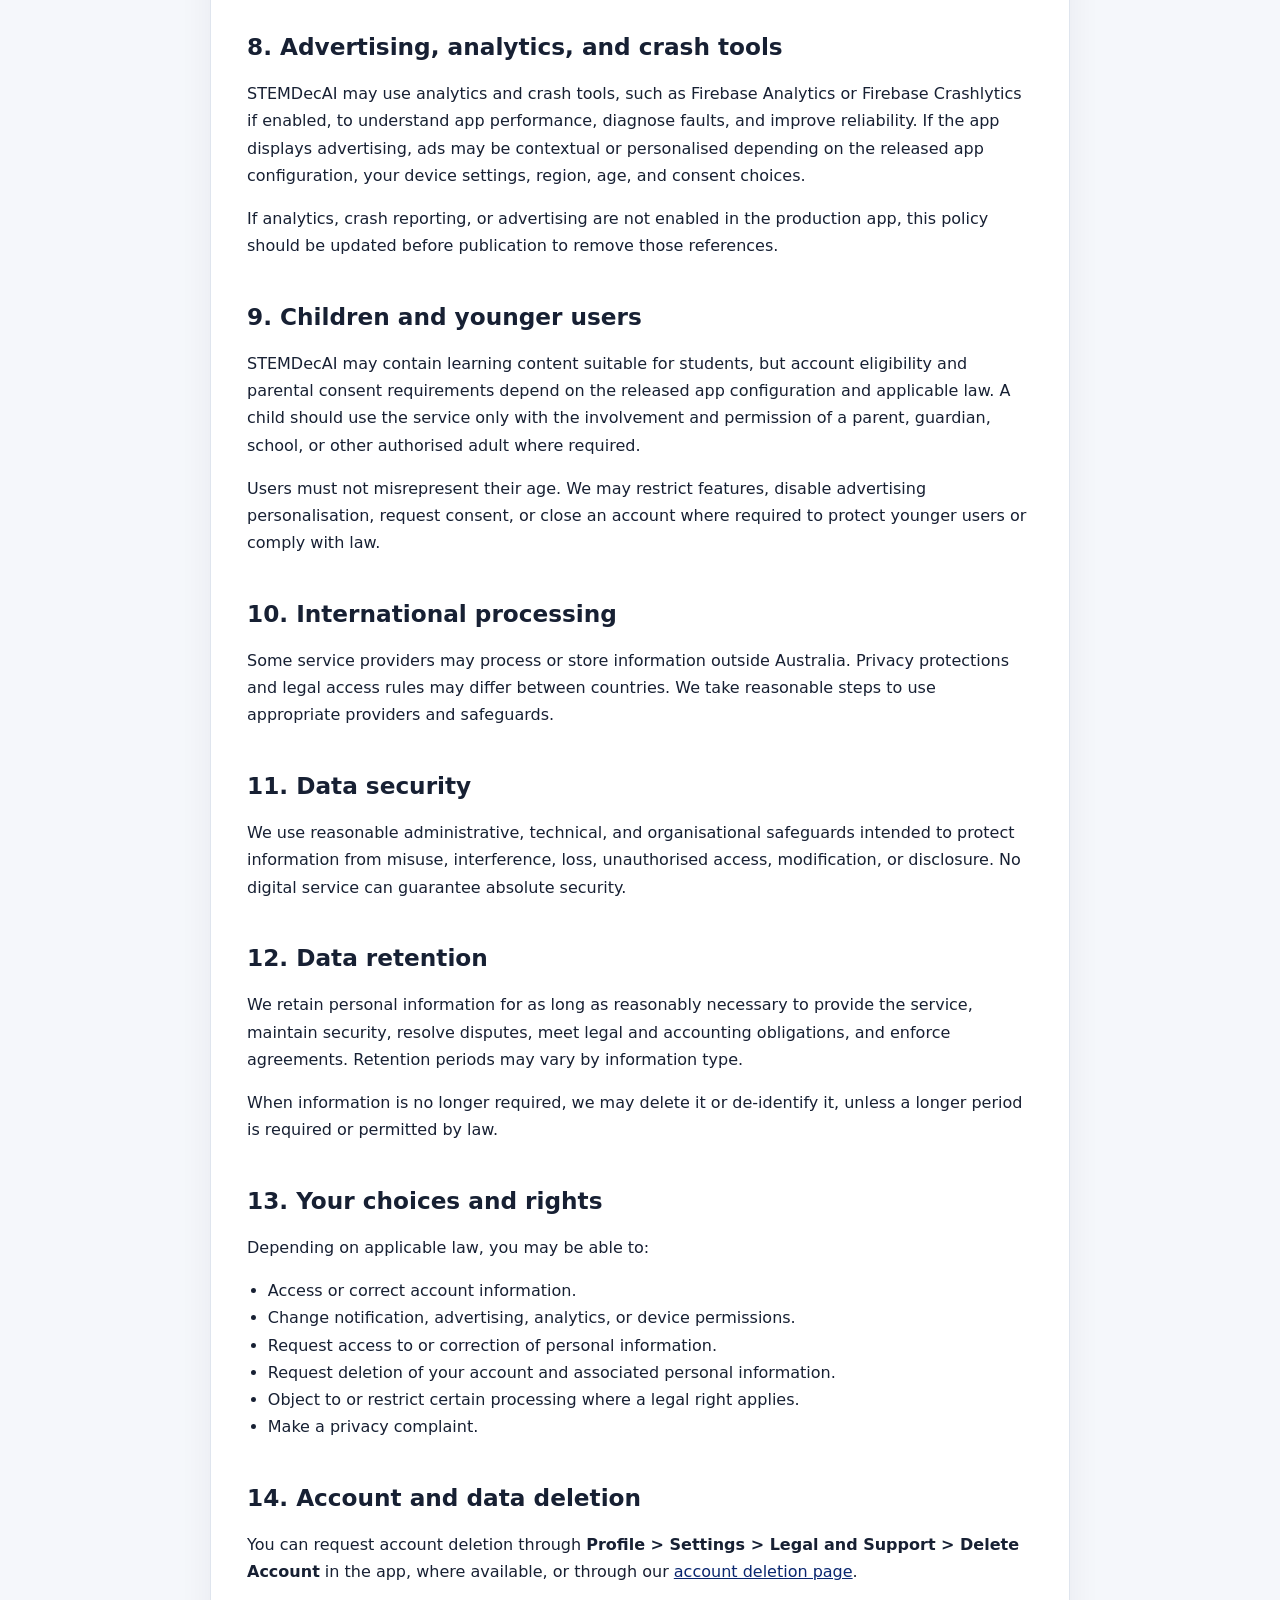
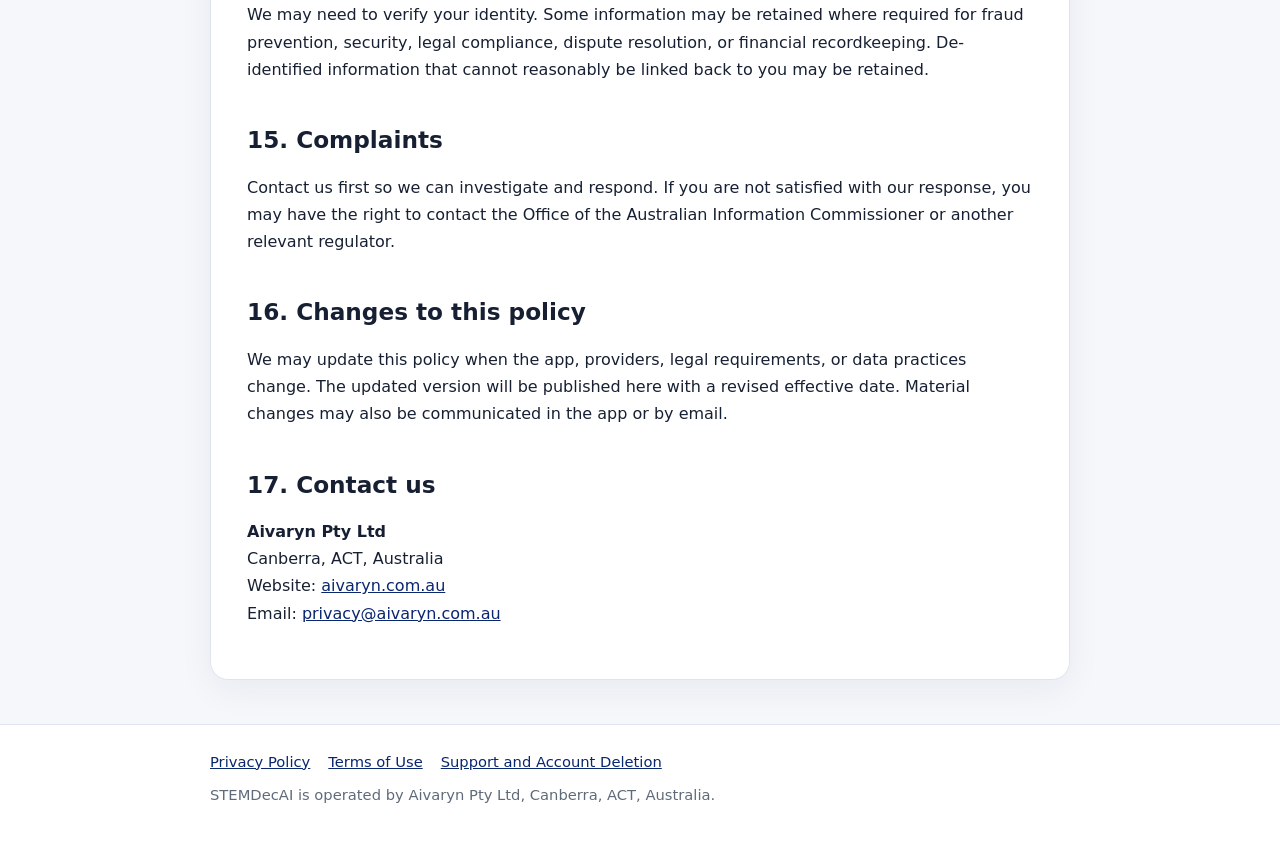
==== commit c20dc347: "Update header logo size and adjust site header styles for consistency" ====
--- a/privacy.html
+++ b/privacy.html
@@ -13,7 +13,7 @@
 <header class="site-header">
   <div class="header-inner">
     <a class="brand" href="index.html">
-      <img src="assets/stemdecai-logo.png" alt="STEMDecAI logo" class="brand-logo">
+      <img src="assets/stemdecai-logo.png" alt="STEMDecAI logo" class="brand-logo" width="44" height="44">
       <span>STEMDecAI</span>
     </a>
     <nav aria-label="Legal and support navigation">
--- a/styles.css
+++ b/styles.css
@@ -29,10 +29,9 @@
 a:hover { text-decoration-thickness: 2px; }
 
 .site-header {
-  background:
-    radial-gradient(circle at 84% 18%, rgba(22, 200, 216, .34), transparent 28%),
-    linear-gradient(135deg, var(--brand-dark), var(--brand) 62%, #7a1ff2);
-  color: #fff;
+  background: #fff;
+  color: var(--ink);
+  border-bottom: 1px solid var(--border);
 }
 
 .header-inner,
@@ -42,13 +41,19 @@
   margin: 0 auto;
 }
 
-.header-inner { padding: 28px 0; }
+.header-inner {
+  display: flex;
+  align-items: center;
+  justify-content: space-between;
+  gap: 24px;
+  padding: 16px 0;
+}
 
 .brand {
   display: inline-flex;
   align-items: center;
   gap: 12px;
-  color: #fff;
+  color: var(--ink);
   text-decoration: none;
   font-weight: 800;
   font-size: 1.2rem;
@@ -57,20 +62,31 @@
 .brand-logo {
   width: 44px;
   height: 44px;
+  max-width: 44px;
+  max-height: 44px;
   object-fit: contain;
   border-radius: 10px;
-  box-shadow: 0 8px 24px rgba(0, 0, 0, .18);
+  display: block;
+  flex: 0 0 44px;
+  box-shadow: 0 6px 18px rgba(23, 32, 51, .12);
+}
+
+.brand img {
+  width: 44px;
+  height: 44px;
+  max-width: 44px;
+  max-height: 44px;
 }
 
 nav {
   display: flex;
   flex-wrap: wrap;
   gap: 10px 18px;
-  margin-top: 18px;
+  margin-top: 0;
 }
 
 nav a {
-  color: #fff;
+  color: var(--brand-dark);
   text-decoration: none;
   font-weight: 650;
 }
@@ -188,4 +204,9 @@
   .footer-inner {
     width: min(calc(100% - 24px), var(--max-width));
   }
-}
+  .header-inner {
+    align-items: flex-start;
+    flex-direction: column;
+    gap: 12px;
+  }
+}
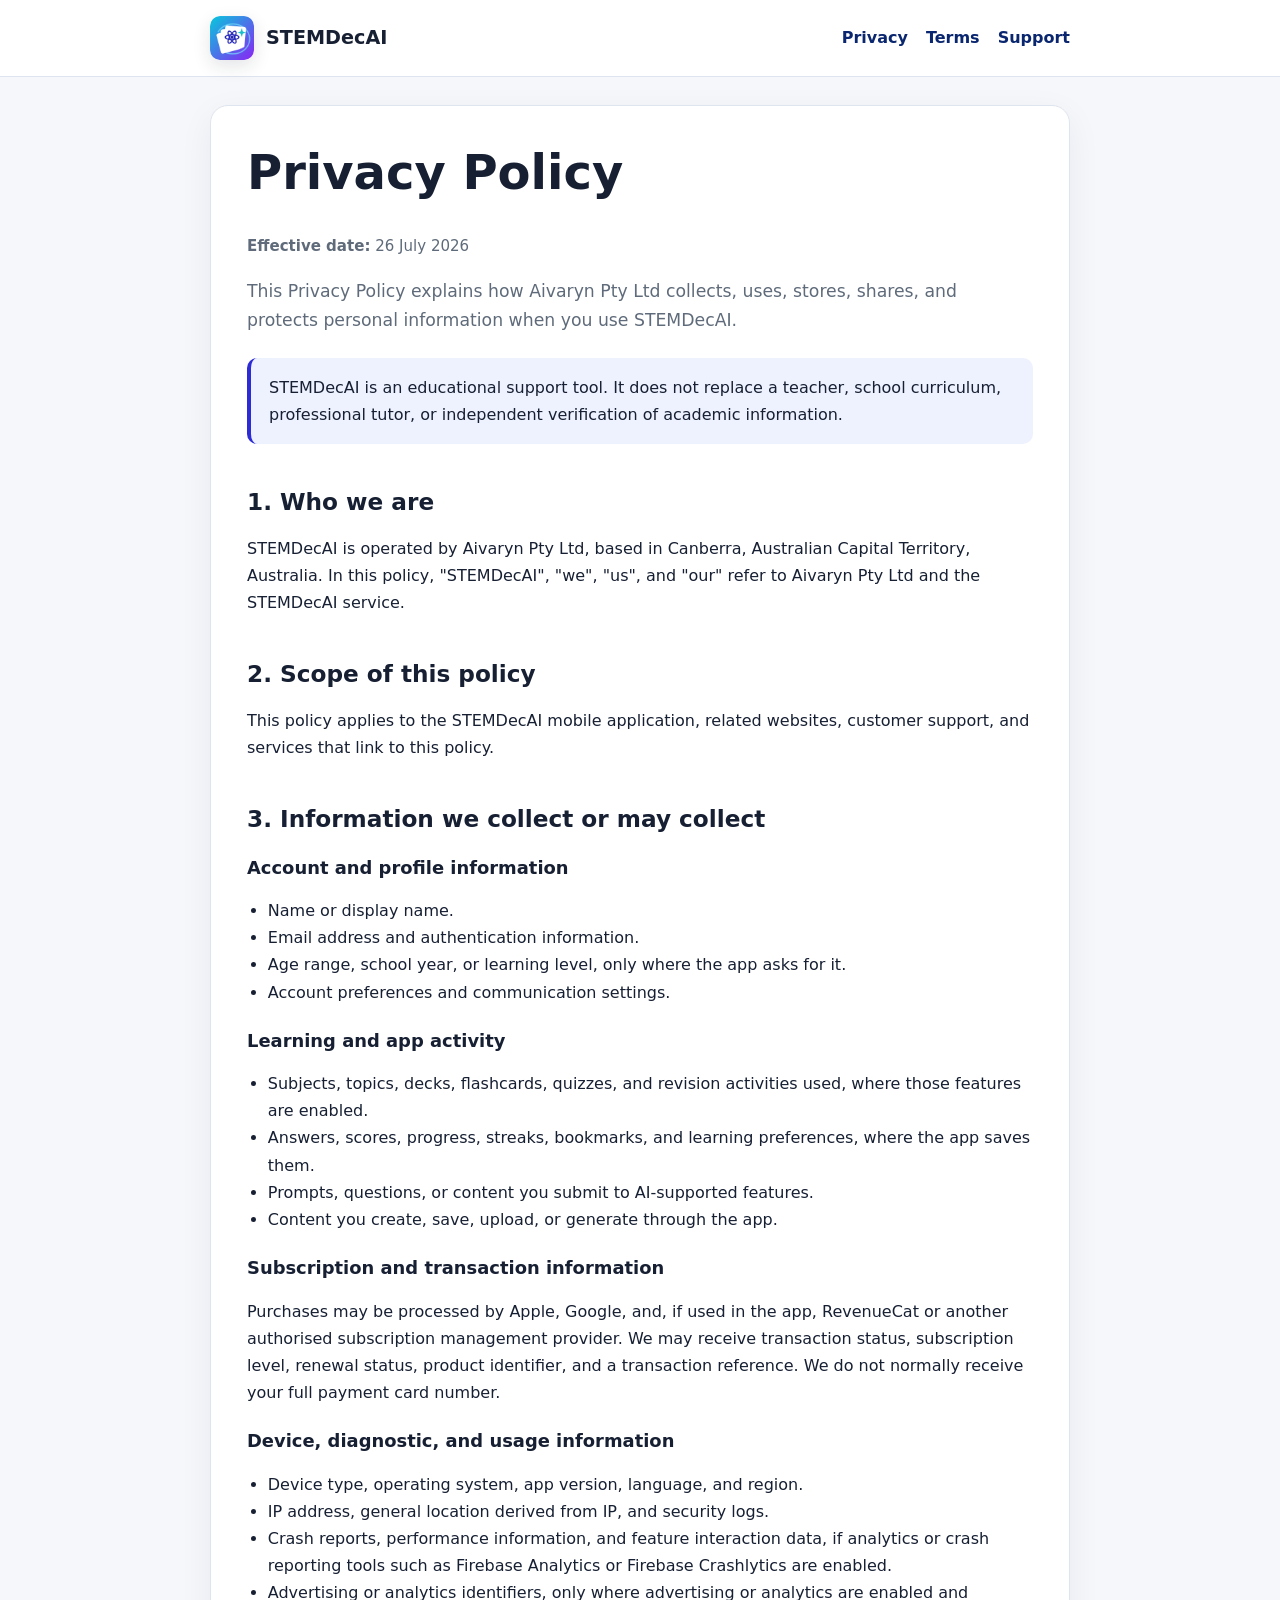
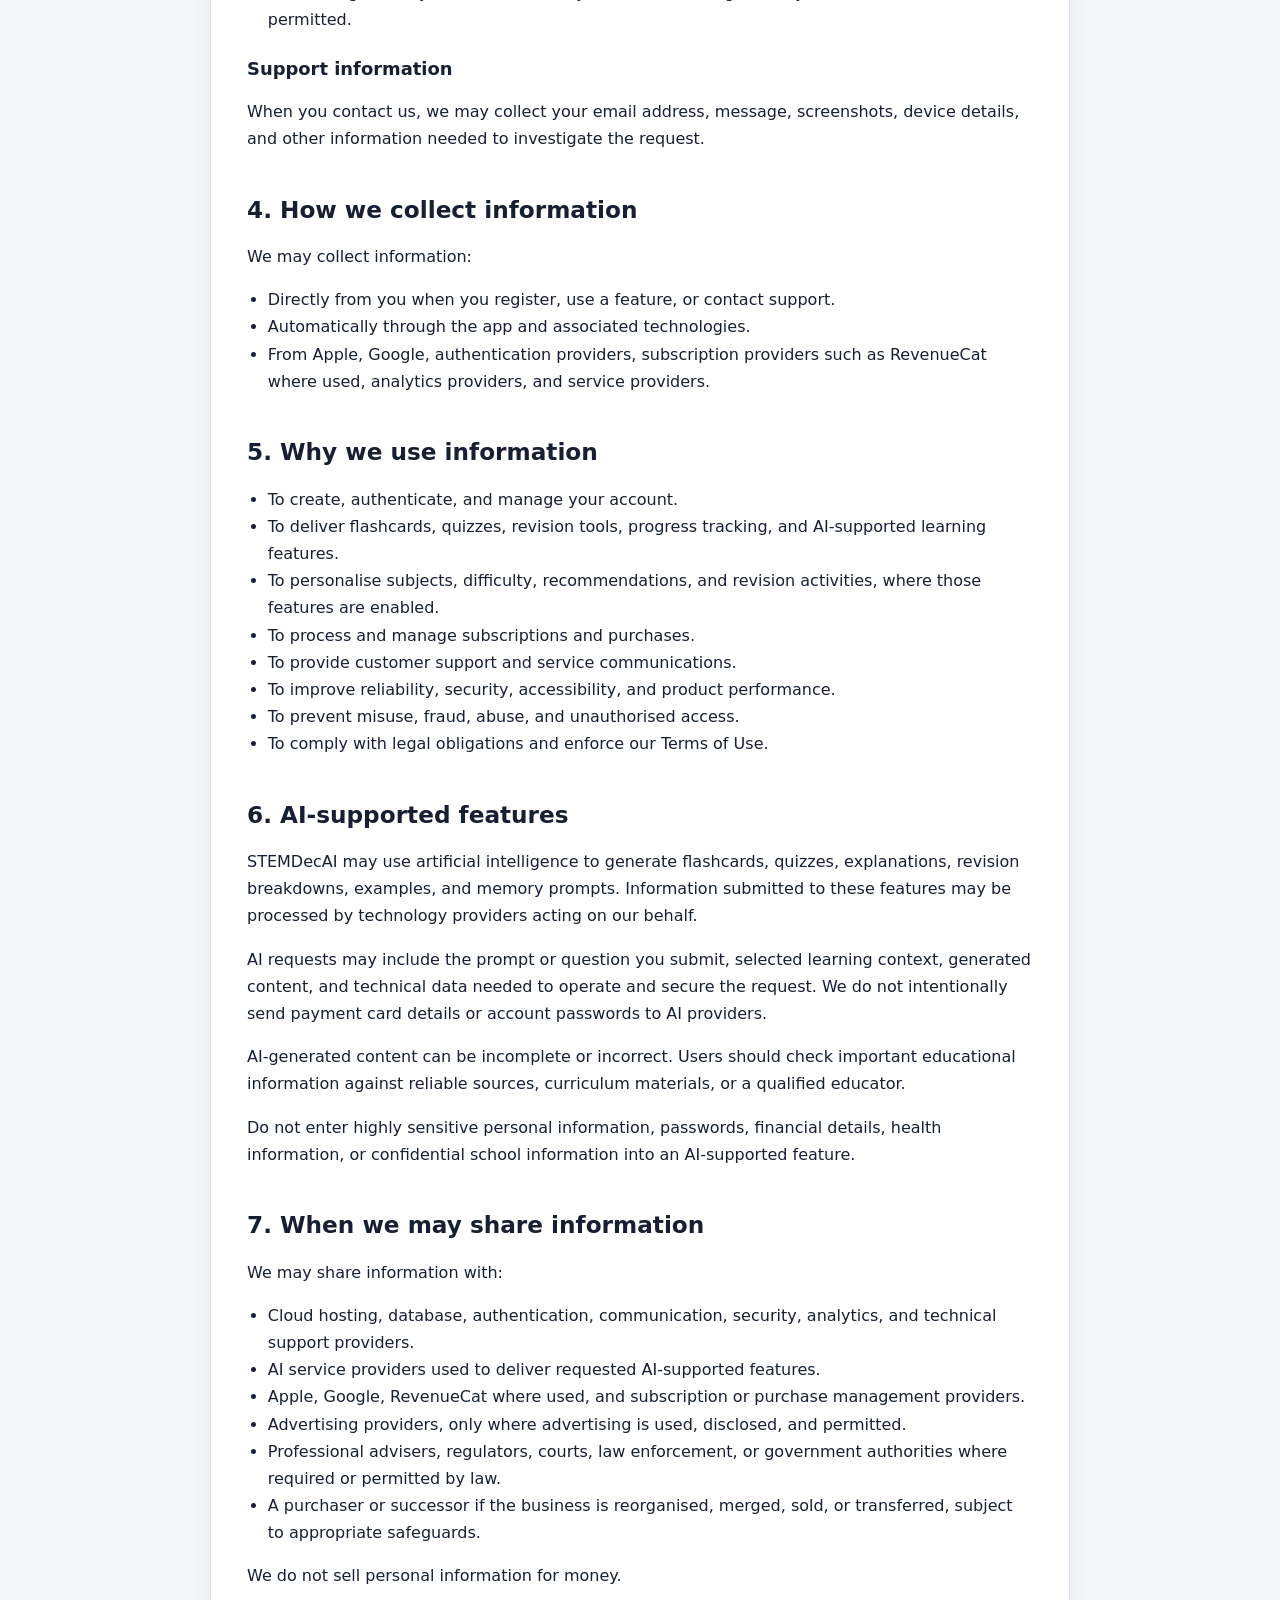
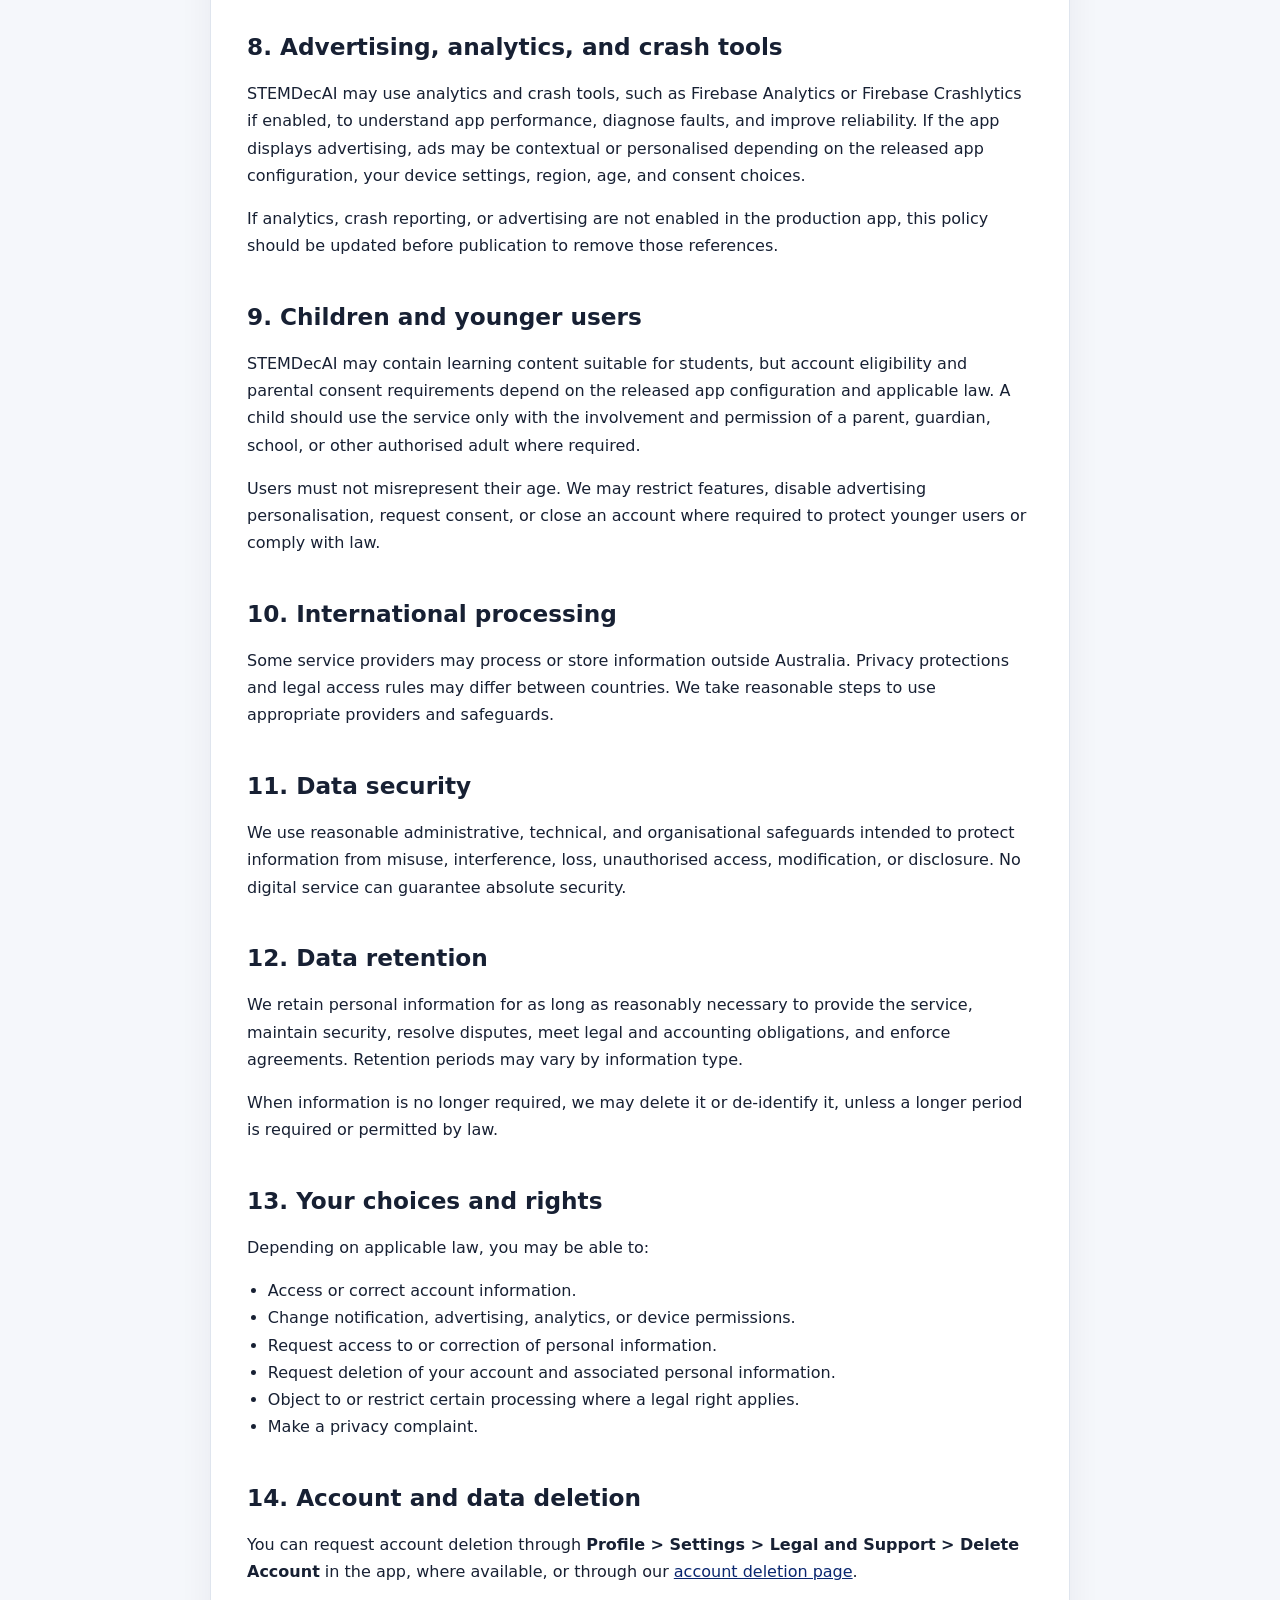
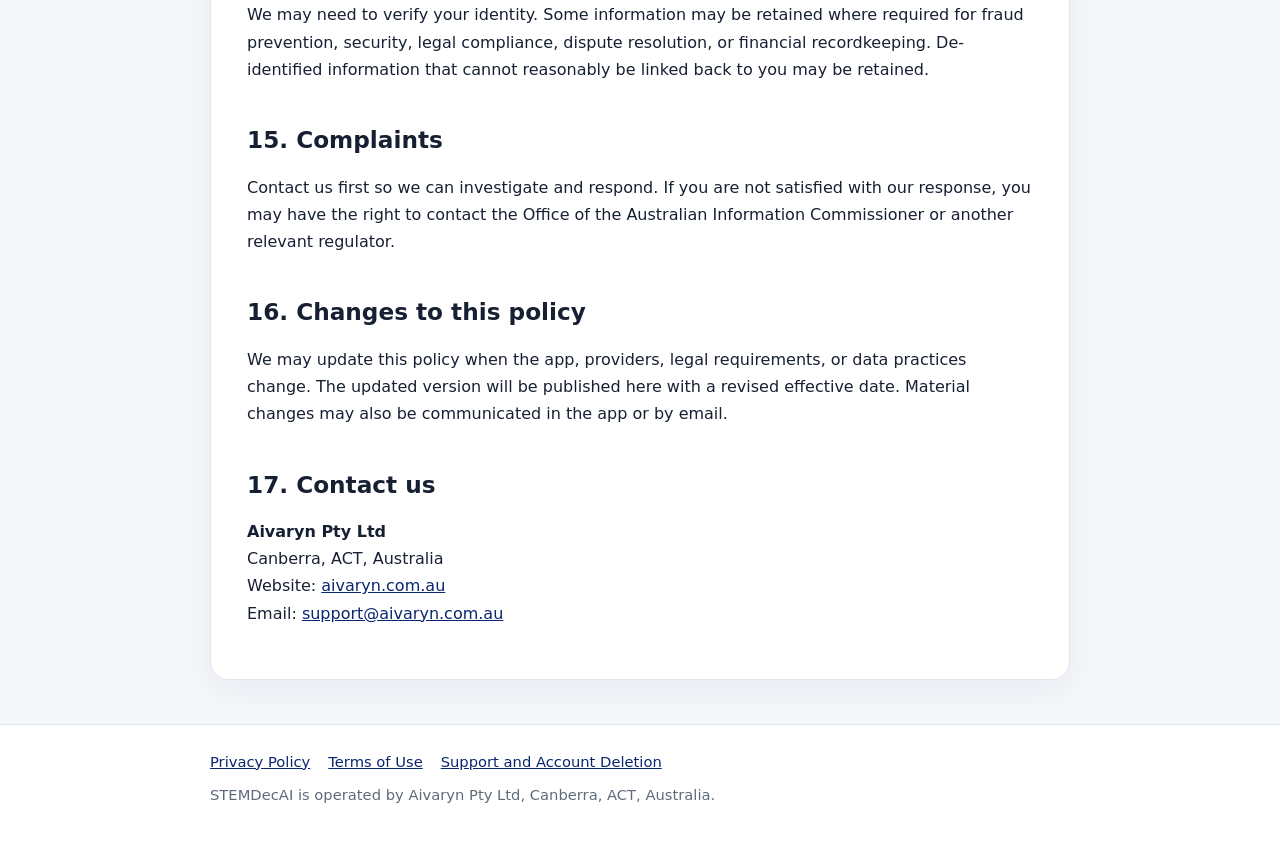
==== commit 7a3d5099: "Update contact email in privacy.html" ====
--- a/privacy.html
+++ b/privacy.html
@@ -248,7 +248,7 @@
     <strong>Aivaryn Pty Ltd</strong><br>
     Canberra, ACT, Australia<br>
     Website: <a href="https://aivaryn.com.au">aivaryn.com.au</a><br>
-    Email: <a href="mailto:privacy@aivaryn.com.au">privacy@aivaryn.com.au</a>
+    Email: <a href="mailto:support@aivaryn.com.au">support@aivaryn.com.au</a>
   </p>
 </main>
 
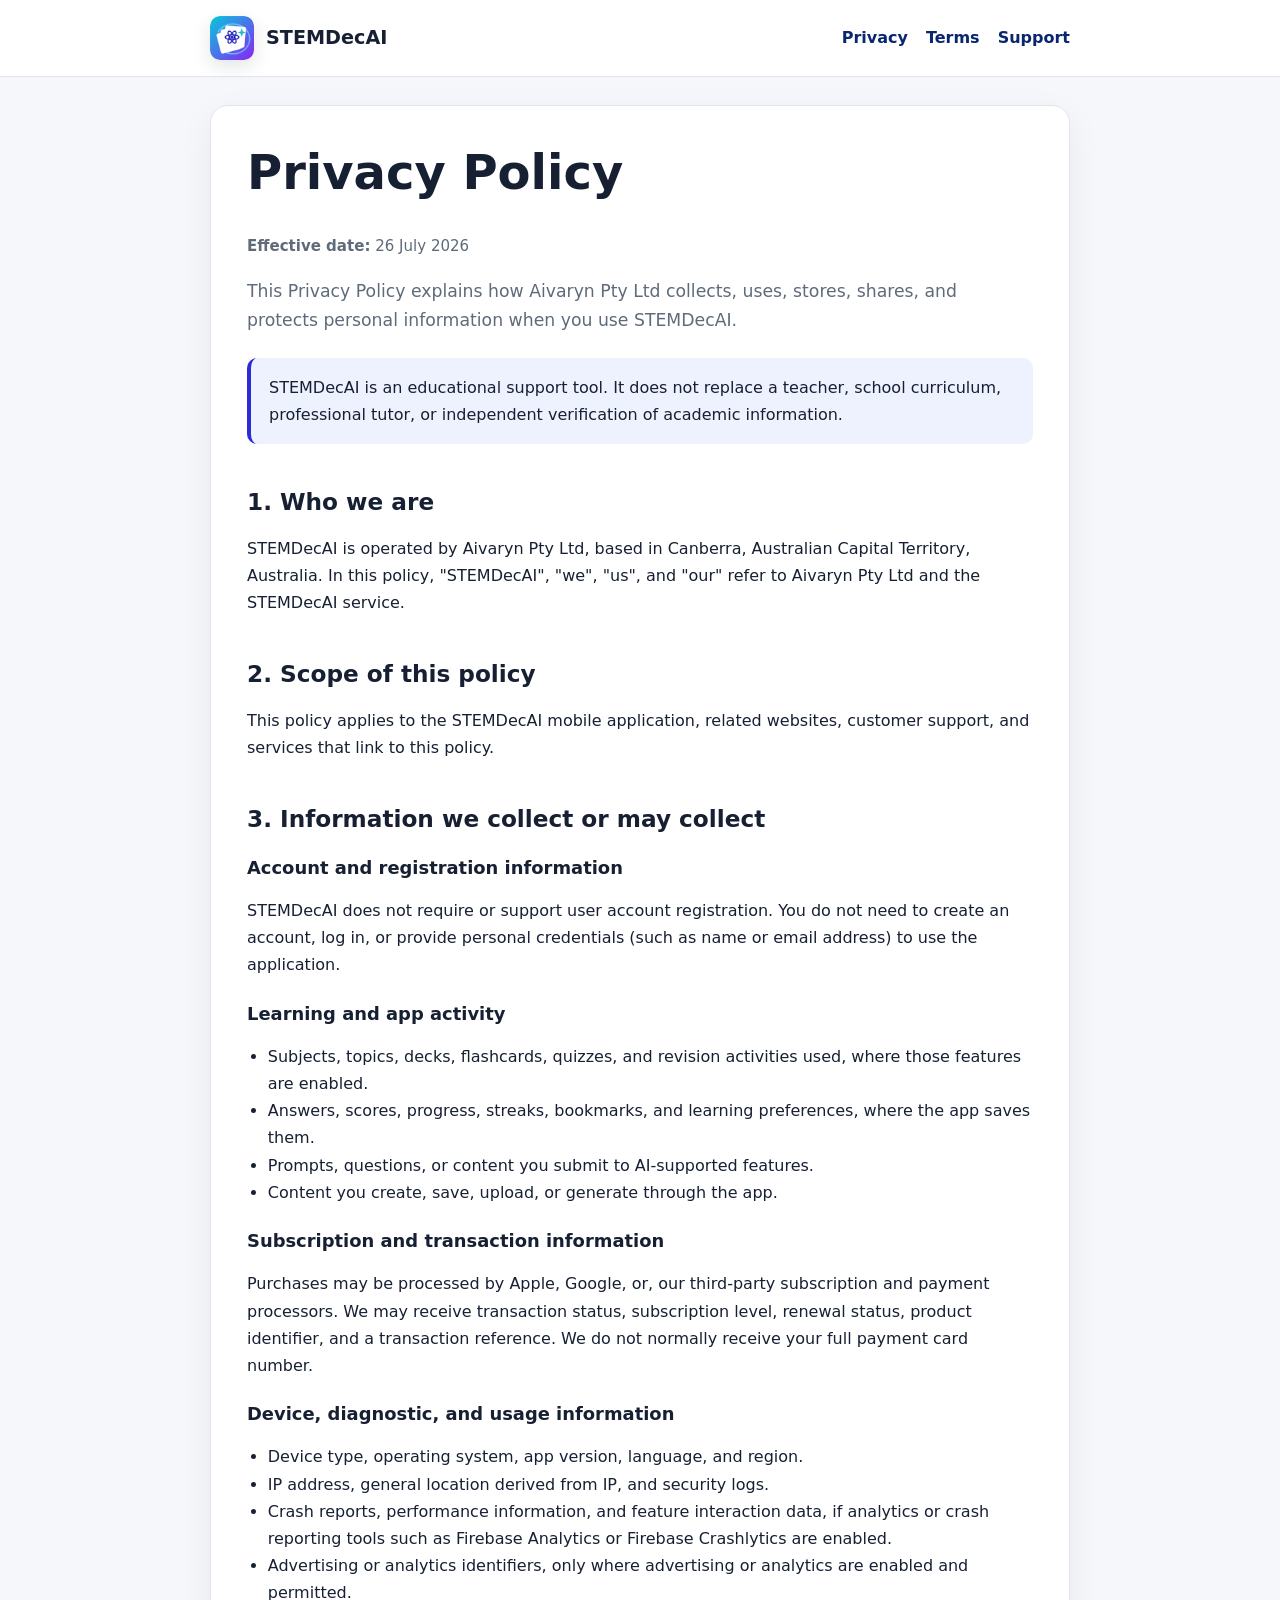
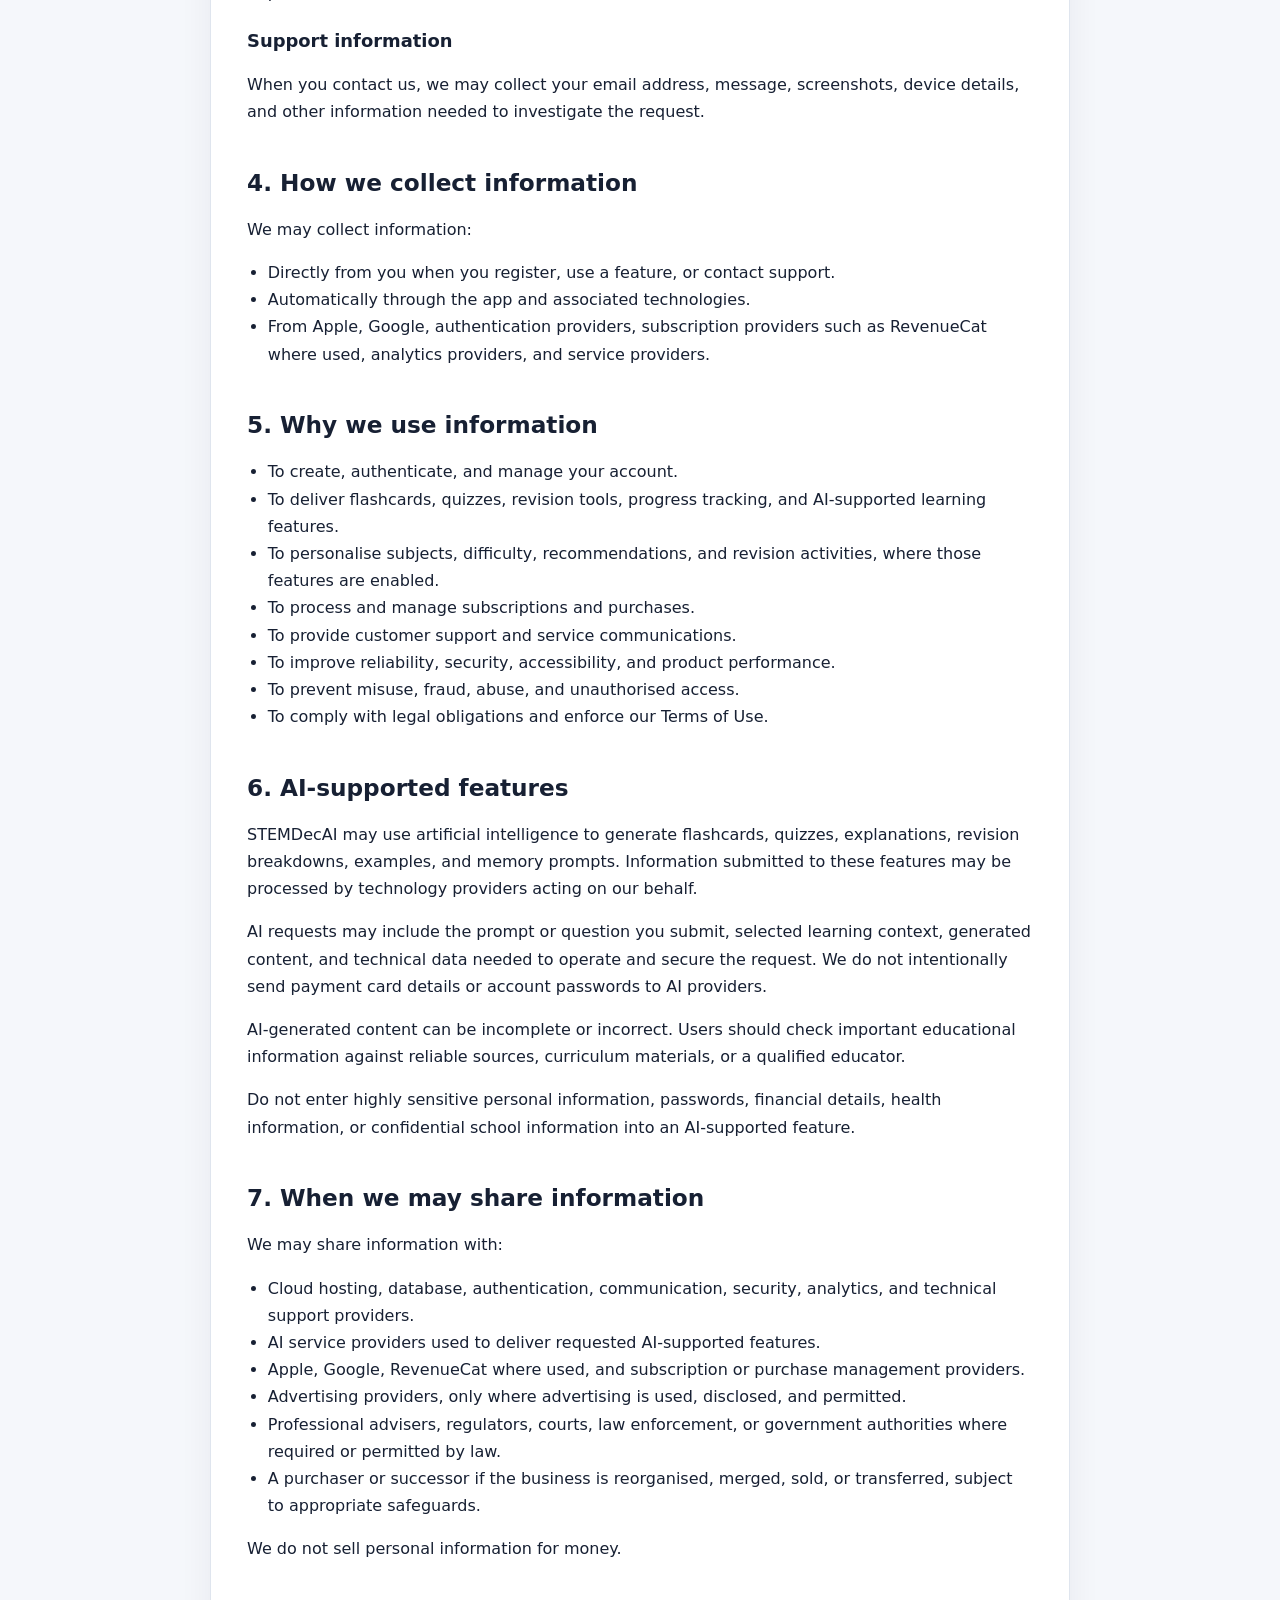
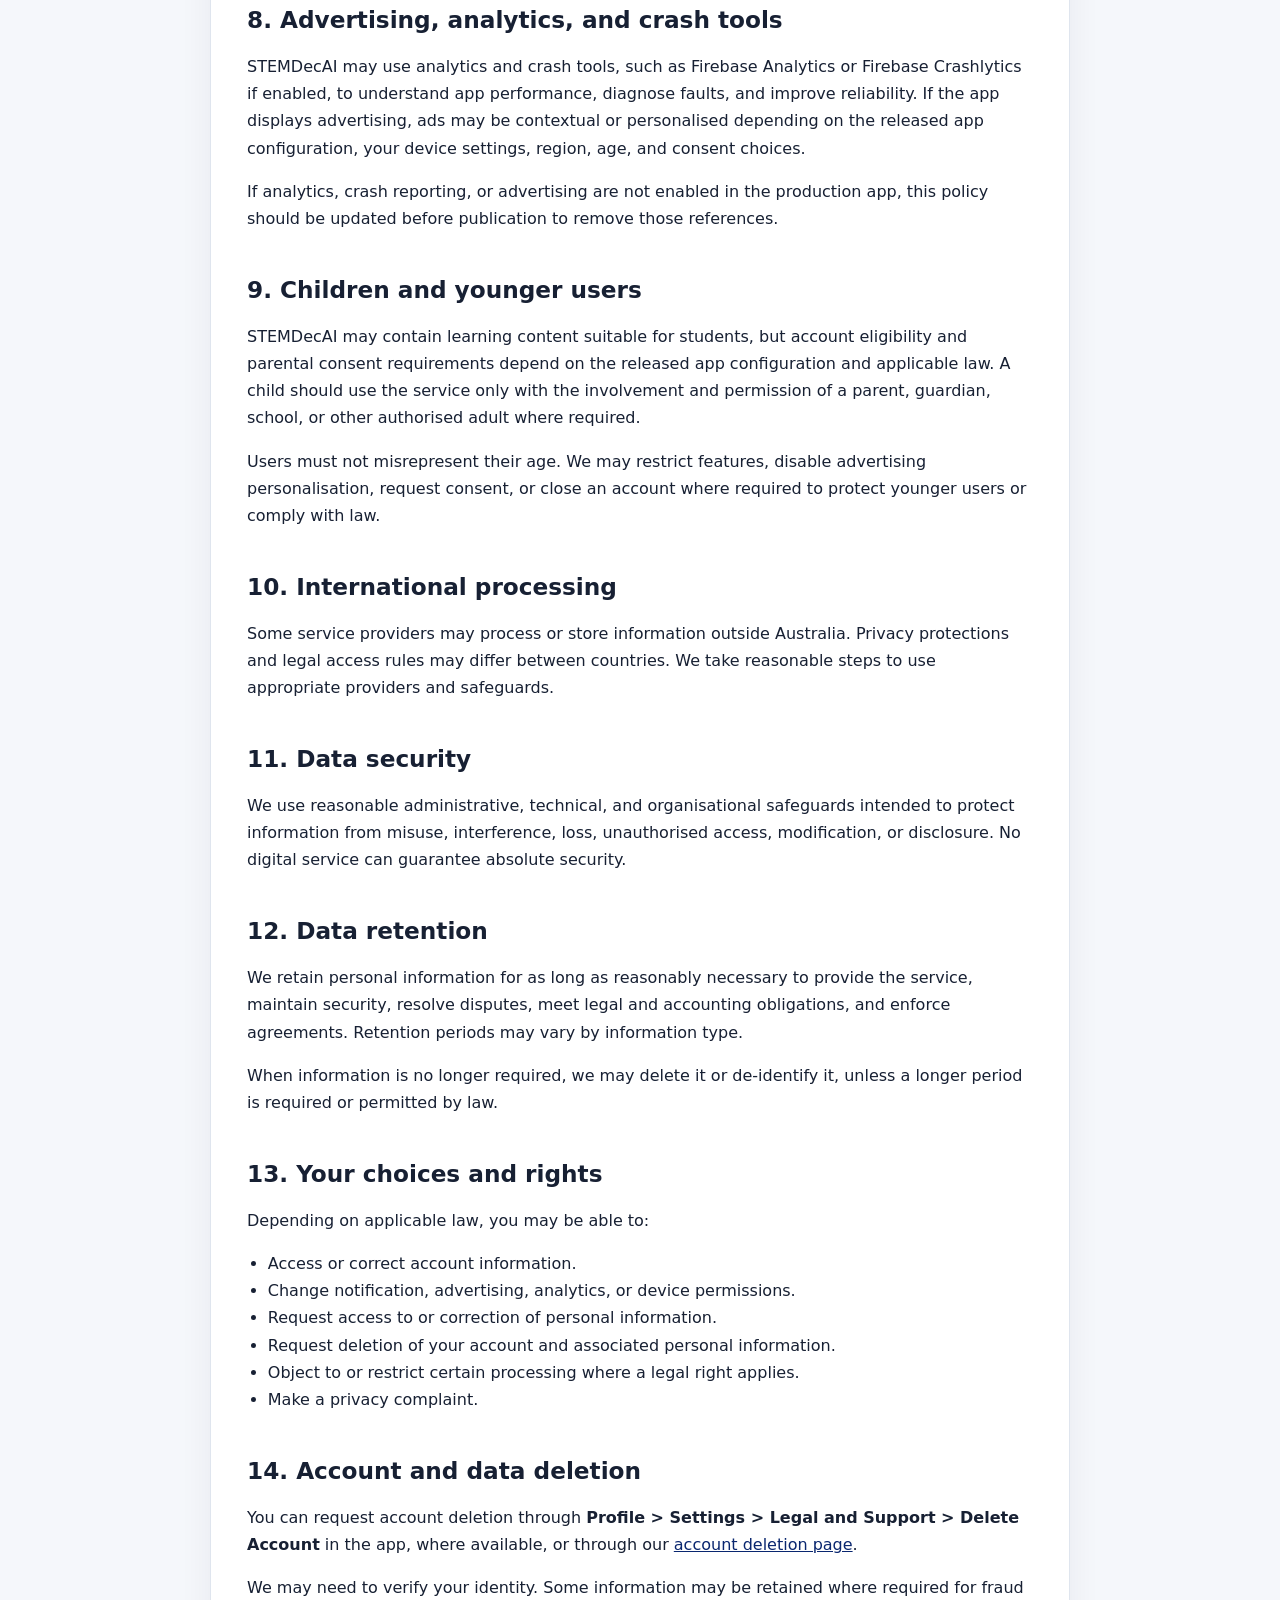
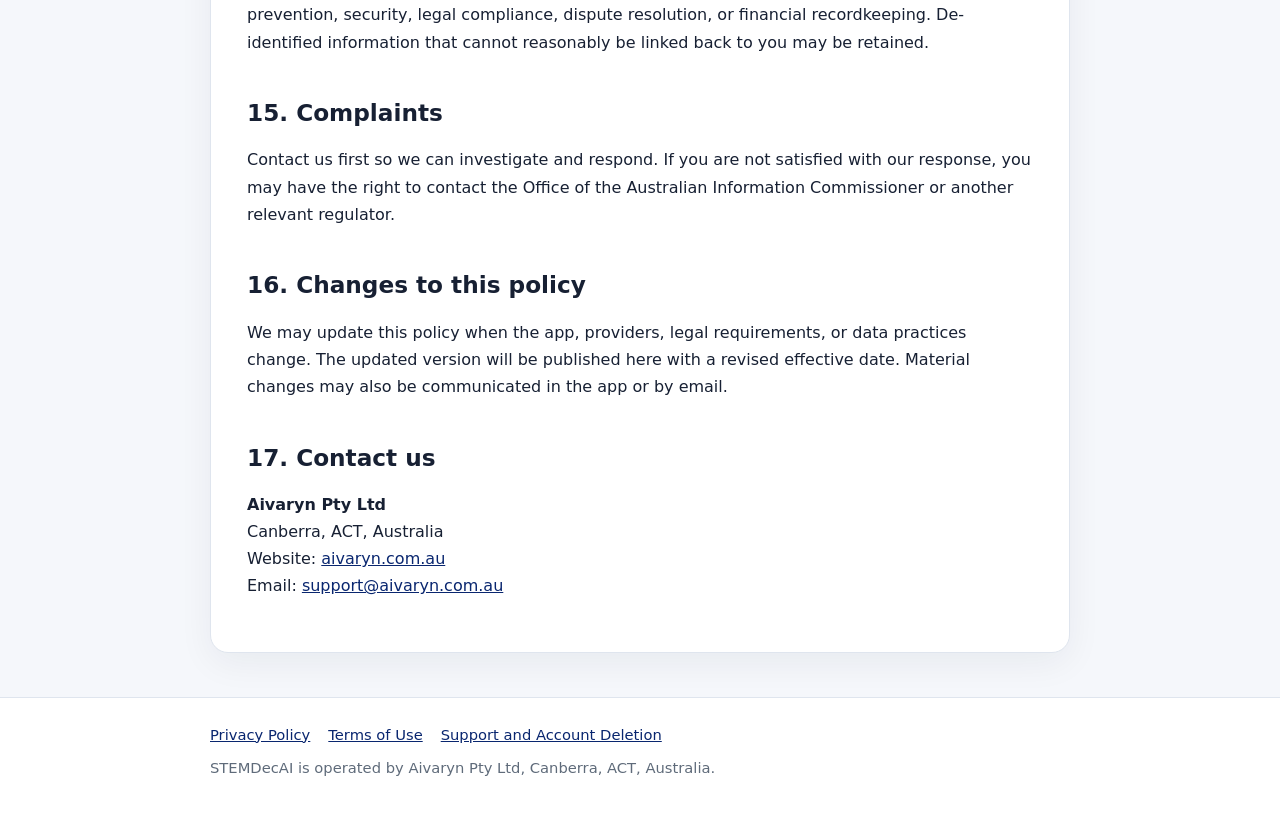
==== commit f67179c0: "Revise privacy policy for account information clarity Updated section titles and clarified account i" ====
--- a/privacy.html
+++ b/privacy.html
@@ -53,13 +53,10 @@
 
   <h2>3. Information we collect or may collect</h2>
 
-  <h3>Account and profile information</h3>
-  <ul>
-    <li>Name or display name.</li>
-    <li>Email address and authentication information.</li>
-    <li>Age range, school year, or learning level, only where the app asks for it.</li>
-    <li>Account preferences and communication settings.</li>
-  </ul>
+  <h3>Account and registration information</h3>
+  <p>
+    STEMDecAI does not require or support user account registration. You do not need to create an account, log in, or provide personal credentials (such as name or email address) to use the application.
+  </p>
 
   <h3>Learning and app activity</h3>
   <ul>
@@ -71,8 +68,7 @@
 
   <h3>Subscription and transaction information</h3>
   <p>
-    Purchases may be processed by Apple, Google, and, if used in the app,
-    RevenueCat or another authorised subscription management provider. We may
+    Purchases may be processed by Apple, Google, or, our third-party subscription and payment processors. We may
     receive transaction status, subscription level, renewal status, product
     identifier, and a transaction reference. We do not normally receive your
     full payment card number.
